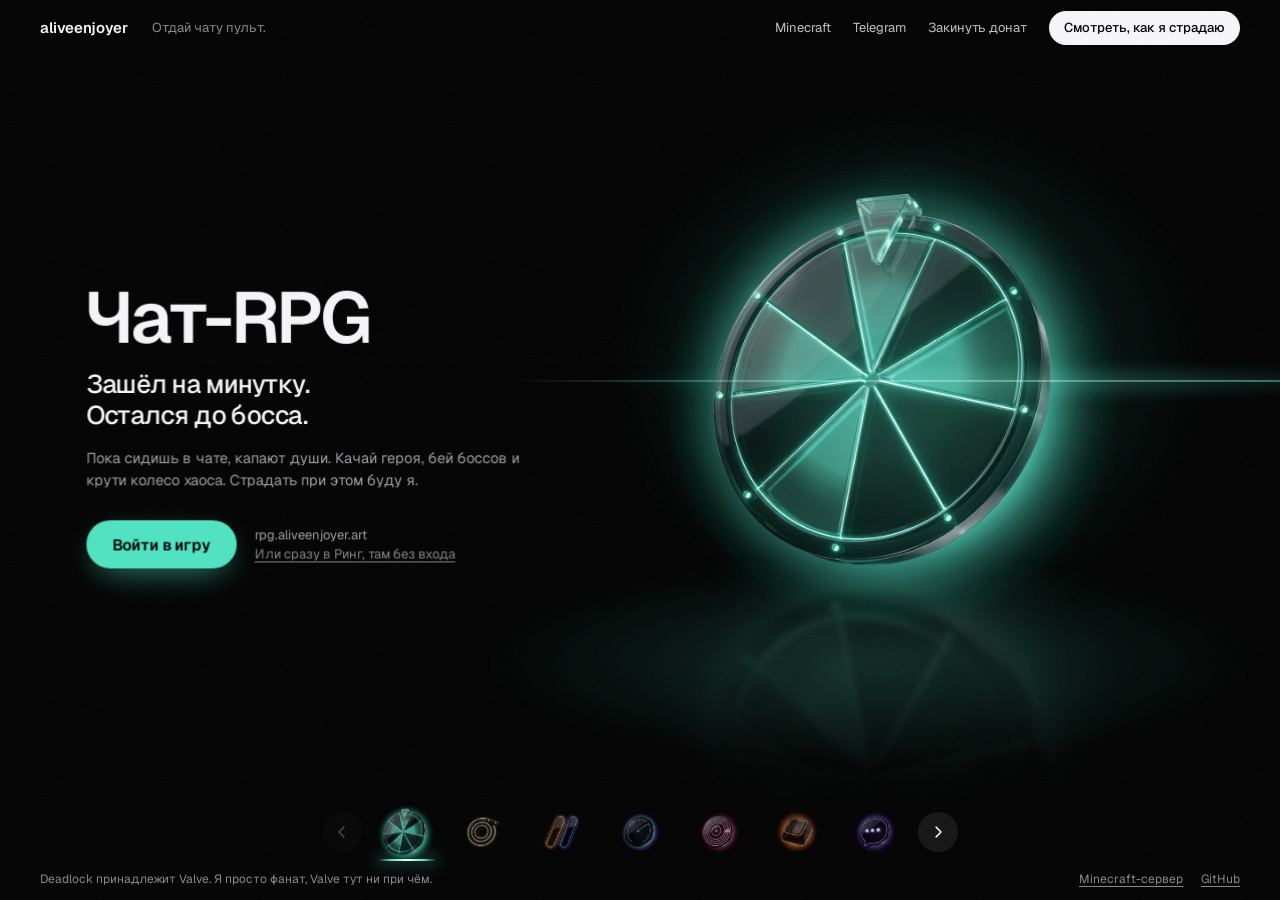
==== index.html @ d51629df "Главная: шоурил проектов вместо ленты плиток Один экран, семь сцен: Чат-RPG, Хлыстопад, Лобби, Deadl" ====
<!doctype html>
<html lang="ru">
<head>
<meta charset="utf-8">
<meta name="viewport" content="width=device-width, initial-scale=1, viewport-fit=cover">
<title>aliveenjoyer: игры и программы для стрима</title>
<meta name="description" content="Игры и программы для стрима от aliveenjoyer: чат-RPG с колесом хаоса, кликер, кастомки Deadlock со стримерами, заказ музыки за баллы и кнопки, которые жмут зрители.">
<meta name="theme-color" content="#000000">
<meta property="og:title" content="aliveenjoyer: игры и программы для стрима">
<meta property="og:description" content="Отдай чату пульт: чат-RPG, кликер, кастомки со стримерами, заказ музыки и кнопки, которые жмут зрители.">
<meta property="og:type" content="website">
<meta property="og:url" content="https://aliveenjoyer.art/">
<meta property="og:image" content="https://aliveenjoyer.art/assets/og-reel.jpg">
<meta name="twitter:card" content="summary_large_image">
<link rel="icon" type="image/png" href="assets/icon-64.png">
<link rel="apple-touch-icon" href="assets/icon-180.png">
<script>
// the Minecraft server site used to live here; keep its old anchors working
if (/^#(season1|season2|about|join|install|rules|apply|world|wl-form)$/.test(location.hash)) location.replace('minecraft/' + location.search + location.hash);
</script>
<link rel="preconnect" href="https://fonts.googleapis.com">
<link rel="preconnect" href="https://fonts.gstatic.com" crossorigin>
<link href="https://fonts.googleapis.com/css2?family=Geist:wght@300..700&display=swap" rel="stylesheet">
<link rel="preload" as="image" href="assets/neon/wheel.webp">
<style>
:root {
  --bg: #000;
  --text: #f5f5f7;
  --gray: #86868b;
  --gray-2: #a1a1a6;
  --gutter: clamp(16px, 4vw, 40px);
  --accent: #4fe3c1;
  --accent-2: #4fe3c1;
}
* { box-sizing: border-box; }
html { height: 100%; background: var(--bg); -webkit-text-size-adjust: 100%; }
body {
  margin: 0;
  height: 100vh; height: 100dvh;
  display: grid; grid-template-rows: auto minmax(0, 1fr) auto auto;
  background: var(--bg); color: var(--text);
  font-family: "Geist", system-ui, -apple-system, "Segoe UI", sans-serif;
  font-size: 16px; line-height: 1.5;
  -webkit-font-smoothing: antialiased;
  overflow: hidden; overflow: clip;
}
img, svg { display: block; }
a { color: inherit; text-decoration: none; }
button { font: inherit; color: inherit; }
:focus-visible { outline: 2px solid var(--text); outline-offset: 3px; border-radius: 10px; }

/* верхняя строка */
.nav { position: relative; z-index: 6; display: flex; align-items: center; gap: clamp(12px, 2vw, 24px); height: 56px; padding: 0 var(--gutter); font-size: 13px; }
.brand { font-weight: 600; font-size: 15px; letter-spacing: -.01em; }
.tagline { margin: 0; font-size: 13px; font-weight: 400; color: var(--gray); white-space: nowrap; }
.nav-links { margin-left: auto; display: flex; align-items: center; gap: 22px; }
.nav-links a { color: rgba(245, 245, 247, .78); transition: color .2s; }
.nav-links a:hover { color: var(--text); }
.nav-links a.pill { color: #000; background: var(--text); padding: 7px 15px; border-radius: 999px; font-weight: 500; }
.pill .short { display: none; }

/* сцена */
.stage {
  position: relative; z-index: 1; min-height: 0;
  overflow: hidden; overflow: clip;
  touch-action: pinch-zoom; cursor: grab;
  -webkit-user-select: none; user-select: none;
  animation: open 1.25s cubic-bezier(.2, .7, .1, 1) both;
}
.stage.dragging { cursor: grabbing; }
@keyframes open {
  from { clip-path: inset(46% 0 46% 0); filter: brightness(2.4) blur(10px); }
  55% { filter: brightness(1) blur(0); }
  to { clip-path: inset(0 0 0 0); }
}
.still, .still * { animation: none !important; }
.slide { position: absolute; inset: 0; display: grid; place-items: center; pointer-events: none; will-change: transform, opacity; }
.frame {
  position: relative; pointer-events: auto;
  display: grid; grid-template-rows: minmax(0, 1fr); align-items: center;
  background: #050506;
  will-change: filter;
}
.glow {
  position: absolute; inset: 0; pointer-events: none;
  background:
    radial-gradient(48% 72% at 76% 48%, color-mix(in srgb, var(--c2) 30%, transparent), transparent 72%),
    radial-gradient(40% 60% at 56% 74%, color-mix(in srgb, var(--c) 15%, transparent), transparent 70%),
    linear-gradient(118deg, rgba(255, 255, 255, .04), transparent 36%);
}

/* текст кадра */
.copy { position: relative; z-index: 2; min-width: 0; }
.copy h2 { margin: 0; font-weight: 600; font-size: clamp(32px, 4.3vw, 62px); line-height: 1; letter-spacing: -.045em; }
.copy h2, .line { text-wrap: balance; }
.line { margin: 16px 0 0; max-width: 24ch; font-size: clamp(18px, 1.75vw, 25px); font-weight: 500; line-height: 1.2; letter-spacing: -.022em; }
.desc { margin: 16px 0 0; max-width: 44ch; color: var(--gray-2); font-size: clamp(14.5px, 1.12vw, 16px); line-height: 1.5; text-wrap: pretty; }
.act { margin-top: clamp(20px, 2.4vw, 30px); display: flex; flex-wrap: wrap; align-items: center; gap: 12px 18px; }
.btn {
  display: inline-flex; align-items: center; justify-content: center;
  min-height: 48px; padding: 0 26px; border-radius: 999px;
  background: linear-gradient(100deg, var(--c), var(--c2)); color: #000;
  font-weight: 600; font-size: 15.5px; letter-spacing: -.01em; white-space: nowrap;
  box-shadow: 0 10px 34px -10px color-mix(in srgb, var(--c) 70%, transparent);
  transition: filter .2s, transform .15s;
}
.btn:hover { filter: brightness(1.1); }
.btn:active { transform: scale(.98); }
.meta { margin: 0; display: grid; gap: 1px; font-size: 13px; line-height: 1.4; color: var(--gray); }
.meta .addr { color: var(--gray-2); }
.meta a { text-decoration: underline; text-underline-offset: 3px; }
.meta a:hover { color: var(--text); }

/* объект кадра */
/* без z-index и transform: иначе у объекта свой слой, и чёрный фон рендера перестаёт растворяться (screen) */
.obj { position: relative; justify-self: center; height: 84%; max-width: 100%; aspect-ratio: 1; }
.obj > img { position: relative; width: 100%; height: 100%; object-fit: contain; mix-blend-mode: screen; pointer-events: none; -webkit-user-drag: none; }
.obj > .refl { display: none; }
.streak {
  position: absolute; left: -34%; right: -34%; top: 50%; height: 2px; margin-top: -1px; pointer-events: none;
  background: linear-gradient(90deg, transparent, color-mix(in srgb, var(--c) 75%, #fff) 30%, #fff 52%, color-mix(in srgb, var(--c2) 75%, #fff) 74%, transparent);
  opacity: .5; transform-origin: 55% 50%;
}
.streak::after {
  content: ""; position: absolute; inset: -16px 8%;
  background: radial-gradient(closest-side, color-mix(in srgb, var(--c2) 60%, transparent), transparent);
  filter: blur(7px);
}
.slide.is-active .streak { animation: flare 1s cubic-bezier(.2, .7, .1, 1) both; }
@keyframes flare { from { opacity: 1; transform: scaleX(.12); } to { opacity: .5; transform: none; } }
.frame {
  position: absolute; inset: 0; background: #000;
  grid-template-columns: minmax(0, .9fr) minmax(0, 1.1fr);
  padding: 0 max(var(--gutter), 7vw);
}
.slide:not(.is-active) .frame { pointer-events: none; }
.glow {
  background:
    radial-gradient(34% 52% at 71% 42%, color-mix(in srgb, var(--c2) 19%, transparent), transparent 72%),
    radial-gradient(44% 20% at 68% 82%, color-mix(in srgb, var(--c) 17%, transparent), transparent 72%);
}
.copy h2 { font-size: clamp(36px, 5.6vw, 84px); }
.line { font-size: clamp(19px, 2vw, 29px); }
.obj { height: min(72%, 48vw); top: -6%; }
.obj > .refl {
  display: block; position: absolute; left: 0; top: 74%;
  transform: scaleY(-1); opacity: .2; filter: blur(3px);
  -webkit-mask-image: linear-gradient(to top, #000 14%, transparent 58%);
          mask-image: linear-gradient(to top, #000 14%, transparent 58%);
}
.streak { left: -22%; right: -70%; }
.slide.is-active .copy > * { animation: rise .7s cubic-bezier(.2, .7, .1, 1) both; }
.slide.is-active .copy > :nth-child(2) { animation-delay: .06s; }
.slide.is-active .copy > :nth-child(3) { animation-delay: .12s; }
.slide.is-active .copy > :nth-child(4) { animation-delay: .18s; }
@keyframes rise { from { opacity: 0; transform: translateY(16px); filter: blur(6px); } }
.flash {
  display: none; position: absolute; left: 0; right: 0; top: 41%; height: 3px; z-index: 5; opacity: 0; pointer-events: none;
  background: linear-gradient(90deg, transparent, var(--accent) 18%, #fff 50%, var(--accent-2) 82%, transparent);
}
.flash::after { content: ""; position: absolute; inset: -60px 12%; background: radial-gradient(closest-side, rgba(255, 255, 255, .3), transparent); filter: blur(22px); }
.flash { display: block; }

/* нижняя строка: лента проектов */
.bar { position: relative; z-index: 6; display: flex; align-items: center; justify-content: center; gap: 14px; height: 76px; padding: 0 var(--gutter); }
.arrow { flex: none; width: 40px; height: 40px; padding: 0; border: 0; border-radius: 50%; background: rgba(255, 255, 255, .08); display: grid; place-items: center; cursor: pointer; transition: background .2s, opacity .2s; }
.arrow:hover { background: rgba(255, 255, 255, .16); }
.arrow:disabled { opacity: .28; cursor: default; }
.arrow svg { width: 18px; height: 18px; }
.tabs { position: relative; display: flex; align-items: center; gap: clamp(10px, 2.2vw, 30px); }
.tab { position: relative; padding: 12px 2px; border: 0; background: none; font-size: 14px; color: var(--gray); white-space: nowrap; cursor: pointer; transition: color .25s; }
.tab:hover { color: var(--gray-2); }
.tab[aria-selected="true"] { color: var(--text); }
.tab .thumb { display: none; }
.playhead {
  position: absolute; left: 0; bottom: 4px; height: 2px; width: 40px; border-radius: 2px; pointer-events: none;
  background: linear-gradient(90deg, transparent, var(--accent) 22%, #fff 50%, var(--accent-2) 78%, transparent);
  box-shadow: 0 0 16px 1px color-mix(in srgb, var(--accent) 70%, transparent);
  transition: background .4s, box-shadow .4s;
}
.count { display: none; margin: 0; font-size: 13px; color: var(--gray); white-space: nowrap; }
.count b { font-weight: 500; color: var(--text); }
.hint { position: absolute; right: var(--gutter); top: 50%; transform: translateY(-50%); margin: 0; white-space: nowrap; font-size: 12.5px; color: var(--gray); transition: opacity .5s; }
.used .hint { opacity: 0; }

.tabs { gap: clamp(8px, 1.6vw, 22px); }
.tab { padding: 6px; }
.tab .thumb { display: block; width: 46px; height: 46px; object-fit: contain; mix-blend-mode: screen; filter: brightness(.78) saturate(.7); transition: transform .4s cubic-bezier(.3, 1.4, .5, 1), filter .3s; }
.tab:hover .thumb { filter: brightness(1); }
.tab[aria-selected="true"] .thumb { transform: scale(1.45); filter: none; }
.tab .name { position: absolute; width: 1px; height: 1px; overflow: hidden; clip-path: inset(50%); }
.playhead { bottom: 0; }

/* подвал в одну строку */
.fine { position: relative; z-index: 6; display: flex; flex-wrap: wrap; align-items: center; justify-content: space-between; gap: 4px 22px; padding: 0 var(--gutter) 12px; font-size: 12px; color: var(--gray); }
.fine p { margin: 0; }
.fine nav { display: flex; gap: 18px; }
.fine nav a { text-decoration: underline; text-underline-offset: 3px; }
.fine nav a:hover { color: var(--text); }
.fine nav a.m { display: none; }

.grain {
  position: fixed; inset: 0; z-index: 9; pointer-events: none; opacity: .05;
  background-image: url("data:image/svg+xml;utf8,<svg xmlns='http://www.w3.org/2000/svg' width='220' height='220'><filter id='n'><feTurbulence type='fractalNoise' baseFrequency='.9' numOctaves='2' stitchTiles='stitch'/><feColorMatrix values='0 0 0 0 1  0 0 0 0 1  0 0 0 0 1  0 0 0 .9 0'/></filter><rect width='100%25' height='100%25' filter='url(%23n)'/></svg>");
}

@media (max-width: 1380px) { .hint { display: none; } }
@media (max-width: 900px) { .nav-links a.minor { display: none; } .fine nav a.m { display: inline; } }

/* телефон */
@media (max-width: 760px) {
  .nav { height: 50px; }
  .nav-links a:not(.pill) { display: none; }
  .pill .long { display: none; }
  .pill .short { display: inline; }
  .frame { grid-template-columns: minmax(0, 1fr) !important; grid-template-rows: minmax(0, 1fr) auto; }
  .obj { grid-row: 1; height: 90%; }
  .copy { grid-row: 2; }
  .copy h2 { font-size: clamp(30px, 9vw, 40px) !important; }
  .line { margin-top: 10px; font-size: 19px !important; max-width: none; }
  .desc { margin-top: 10px; font-size: 14.5px; }
  .act { margin-top: 18px; gap: 10px; }
  .btn { width: 100%; }
  .meta { width: 100%; text-align: center; }
  .frame { padding: 0 var(--gutter) 10px; }
  .obj { height: 86%; top: 0; }
  .obj > .refl { display: none; }
  .bar { height: 54px; gap: 12px; }
  .arrow { width: 36px; height: 36px; }
  .tabs, .tabs { gap: 6px; }
  .tab, .tab { width: 20px; height: 3px; padding: 0; border-radius: 2px; background: rgba(255, 255, 255, .2); transition: width .3s, background .3s; }
  .tab::before { content: ""; position: absolute; inset: -16px -3px; }
  .tab[aria-selected="true"] { width: 34px; background: var(--accent); }
  .tab .name { position: absolute; width: 1px; height: 1px; overflow: hidden; clip-path: inset(50%); }
  .tab .thumb, .tab .thumb { display: none; }
  .playhead { display: none; }
  .count { display: block; }
  .fine { justify-content: center; text-align: center; font-size: 11px; padding-bottom: 10px; }
  .fine nav { flex-wrap: wrap; justify-content: center; gap: 4px 16px; }
}
@media (max-height: 560px) {
  body { height: auto; min-height: 100vh; overflow: auto; }
  .stage { min-height: 460px; touch-action: pan-y pinch-zoom; }
}
@media (prefers-reduced-motion: reduce) {
  .stage, .slide.is-active .streak, .slide.is-active .copy > * { animation: none; }
  .tab .thumb, .playhead { transition: none !important; }
}
</style>
<script src="https://aliveenjoyer.art/stat.js" data-page="hub" defer></script>
</head>
<body>

<header class="nav">
  <a class="brand" href="./">aliveenjoyer</a>
  <h1 class="tagline">Отдай чату пульт.</h1>
  <nav class="nav-links" aria-label="Ссылки">
    <a class="minor" href="minecraft/">Minecraft</a>
    <a class="minor" href="https://t.me/aliveenjoyer">Telegram</a>
    <a class="minor" href="https://www.donationalerts.com/r/aliveenjoyer">Закинуть донат</a>
    <a class="pill" href="https://twitch.tv/aliveenjoyer" aria-label="Twitch: смотреть стрим"><span class="long">Смотреть, как я страдаю</span><span class="short">Twitch</span></a>
  </nav>
</header>

<main class="stage" id="reel" aria-roledescription="карусель" aria-label="Проекты">
  <article class="slide" id="s-rpg" data-id="rpg" data-name="Чат-RPG" style="--c:#4fe3c1;--c2:#4fe3c1" role="group" aria-roledescription="слайд" aria-label="Чат-RPG, 1 из 7">
    <div class="frame">
      <div class="glow" aria-hidden="true"></div>
      <div class="copy">
        <h2>Чат-RPG</h2>
        <p class="line">Зашёл на минутку. Остался до босса.</p>
        <p class="desc">Пока сидишь в чате, капают души. Качай героя, бей боссов и крути колесо хаоса. Страдать при этом буду я.</p>
        <div class="act">
          <a class="btn" href="https://rpg.aliveenjoyer.art/game">Войти в игру</a>
          <p class="meta"><span class="addr">rpg.aliveenjoyer.art</span><a href="https://rpg.aliveenjoyer.art/ring">Или сразу в Ринг, там без входа</a></p>
        </div>
      </div>
      <div class="obj" aria-hidden="true">
        <div class="streak"></div>
        <img src="assets/neon/wheel.webp" width="1200" height="1200" alt="" draggable="false">
        <img class="refl" src="assets/neon/wheel.webp" width="1200" height="1200" alt="" draggable="false">
      </div>
    </div>
  </article>

  <article class="slide" id="s-clicker" data-id="clicker" data-name="Хлыстопад" style="--c:#f5cf6a;--c2:#f5cf6a" role="group" aria-roledescription="слайд" aria-label="Хлыстопад, 2 из 7">
    <div class="frame">
      <div class="glow" aria-hidden="true"></div>
      <div class="copy">
        <h2>Хлыстопад</h2>
        <p class="line">Труперы сами себя не отхлещут.</p>
        <p class="desc">Кликер по Deadlock: хлыст Лэша, наёмные герои и жирные боссы. Всё, что накликал, меняешь на души для Чат-RPG.</p>
        <div class="act">
          <a class="btn" href="https://clicker.aliveenjoyer.art/">Играть</a>
          <p class="meta"><span class="addr">clicker.aliveenjoyer.art</span><span>Прямо в браузере, без установки</span></p>
        </div>
      </div>
      <div class="obj" aria-hidden="true">
        <div class="streak"></div>
        <img src="assets/neon/whip.webp" width="1200" height="1200" alt="" draggable="false">
        <img class="refl" src="assets/neon/whip.webp" width="1200" height="1200" alt="" draggable="false">
      </div>
    </div>
  </article>

  <article class="slide" id="s-lobby" data-id="lobby" data-name="Лобби" style="--c:#f0a02c;--c2:#6a93e8" role="group" aria-roledescription="слайд" aria-label="Лобби, 3 из 7">
    <div class="frame">
      <div class="glow" aria-hidden="true"></div>
      <div class="copy">
        <h2>Лобби</h2>
        <p class="line">Сыграй с любимым стримером.</p>
        <p class="desc">Кастомные игры Deadlock со зрителями от Twitch-стримеров. Записывайся, попадай в команду и играй в необычных режимах на глазах у всего чата.</p>
        <div class="act">
          <a class="btn" href="https://lobby.aliveenjoyer.art/">Записаться на кастомку</a>
          <p class="meta"><span class="addr">lobby.aliveenjoyer.art</span><span>Бесплатно, нужен только Twitch</span></p>
        </div>
      </div>
      <div class="obj" aria-hidden="true">
        <div class="streak"></div>
        <img src="assets/neon/lobby.webp" width="1200" height="1200" alt="" draggable="false">
        <img class="refl" src="assets/neon/lobby.webp" width="1200" height="1200" alt="" draggable="false">
      </div>
    </div>
  </article>

  <article class="slide" id="s-optimizer" data-id="optimizer" data-name="Optimizer" style="--c:#3f8cff;--c2:#3f8cff" role="group" aria-roledescription="слайд" aria-label="Deadlock Optimizer, 4 из 7">
    <div class="frame">
      <div class="glow" aria-hidden="true"></div>
      <div class="copy">
        <h2>Deadlock Optimizer</h2>
        <p class="line">У твоего FPS есть причина. Один матч, чтобы её назвать.</p>
        <p class="desc">Играешь матч как обычно. Программа находит, что съедает твои кадры, и подсказывает, как их вернуть.</p>
        <div class="act">
          <a class="btn" href="https://aliveenjoyer.art/deadlock-optimizer/">Проверить свой FPS</a>
          <p class="meta"><span class="addr">aliveenjoyer.art/deadlock-optimizer</span><span>Бесплатно, для Windows</span></p>
        </div>
      </div>
      <div class="obj" aria-hidden="true">
        <div class="streak"></div>
        <img src="assets/neon/gauge.webp" width="1200" height="1200" alt="" draggable="false">
        <img class="refl" src="assets/neon/gauge.webp" width="1200" height="1200" alt="" draggable="false">
      </div>
    </div>
  </article>

  <article class="slide" id="s-music" data-id="music" data-name="Encore" style="--c:#ff7eb6;--c2:#ff7eb6" role="group" aria-roledescription="слайд" aria-label="Encore, 5 из 7">
    <div class="frame">
      <div class="glow" aria-hidden="true"></div>
      <div class="copy">
        <h2>Encore</h2>
        <p class="line">Музыка сама знает, когда помолчать.</p>
        <p class="desc">Зрители ставят треки за баллы канала, а твоя музыка вежливо ждёт своей очереди. Чат доволен, ты ничего не трогаешь.</p>
        <div class="act">
          <a class="btn" href="https://encore.aliveenjoyer.art/">Поставить Encore</a>
          <p class="meta"><span class="addr">encore.aliveenjoyer.art</span><span>Бесплатно, версия <span data-release="aliveenjoyer/encore">1.6.1</span></span></p>
        </div>
      </div>
      <div class="obj" aria-hidden="true">
        <div class="streak"></div>
        <img src="assets/neon/vinyl.webp" width="1200" height="1200" alt="" draggable="false">
        <img class="refl" src="assets/neon/vinyl.webp" width="1200" height="1200" alt="" draggable="false">
      </div>
    </div>
  </article>

  <article class="slide" id="s-chatlock" data-id="chatlock" data-name="Chatlock" style="--c:#ff9a2e;--c2:#ff9a2e" role="group" aria-roledescription="слайд" aria-label="Chatlock, 6 из 7">
    <div class="frame">
      <div class="glow" aria-hidden="true"></div>
      <div class="copy">
        <h2>Chatlock</h2>
        <p class="line">Зрители жмут твои кнопки. Ты делаешь вид, что так и задумано.</p>
        <p class="desc">Прыжок в тимфайт, ульта в стену, перепутанный WASD. Всё это зрители покупают за баллы и донаты. Контент делает себя сам.</p>
        <div class="act">
          <a class="btn" href="https://aliveenjoyer.art/chatlock/">Поставить Chatlock</a>
          <p class="meta"><span class="addr">aliveenjoyer.art/chatlock</span><span>Бесплатно, версия <span data-release="aliveenjoyer/chatlock">1.5.1</span></span></p>
        </div>
      </div>
      <div class="obj" aria-hidden="true">
        <div class="streak"></div>
        <img src="assets/neon/keycap.webp" width="1200" height="1200" alt="" draggable="false">
        <img class="refl" src="assets/neon/keycap.webp" width="1200" height="1200" alt="" draggable="false">
      </div>
    </div>
  </article>

  <article class="slide" id="s-chat" data-id="chat" data-name="Chat Overlay" style="--c:#a78bfa;--c2:#a78bfa" role="group" aria-roledescription="слайд" aria-label="Twitch Chat Overlay, 7 из 7">
    <div class="frame">
      <div class="glow" aria-hidden="true"></div>
      <div class="copy">
        <h2>Chat Overlay</h2>
        <p class="line">Читай чат, не выходя из боя.</p>
        <p class="desc">Чат Twitch висит прямо поверх игры и не мешает целиться. Смайлы на месте, второй монитор можно не покупать.</p>
        <div class="act">
          <a class="btn" href="https://overlay.aliveenjoyer.art/">Поставить оверлей</a>
          <p class="meta"><span class="addr">overlay.aliveenjoyer.art</span><span>Бесплатно, версия <span data-release="mikolakiyv/twitch-chat-overlay">1.20.0</span></span></p>
        </div>
      </div>
      <div class="obj" aria-hidden="true">
        <div class="streak"></div>
        <img src="assets/neon/chat.webp" width="1200" height="1200" alt="" draggable="false">
        <img class="refl" src="assets/neon/chat.webp" width="1200" height="1200" alt="" draggable="false">
      </div>
    </div>
  </article>

  <div class="flash" aria-hidden="true"></div>
</main>

<div class="bar">
  <button class="arrow prev" type="button" aria-label="Предыдущий проект"><svg viewBox="0 0 24 24" fill="none" stroke="currentColor" stroke-width="2" stroke-linecap="round" stroke-linejoin="round" aria-hidden="true"><path d="M14.5 5.5 8 12l6.5 6.5"/></svg></button>
  <div class="tabs" role="tablist" aria-label="Все проекты"><i class="playhead" aria-hidden="true"></i></div>
  <p class="count"><b>1</b> из 7</p>
  <button class="arrow next" type="button" aria-label="Следующий проект"><svg viewBox="0 0 24 24" fill="none" stroke="currentColor" stroke-width="2" stroke-linecap="round" stroke-linejoin="round" aria-hidden="true"><path d="M9.5 5.5 16 12l-6.5 6.5"/></svg></button>
  <p class="hint" aria-hidden="true">Листай в любую сторону: колесом, стрелками или тяни</p>
</div>

<footer class="fine">
  <p>Deadlock принадлежит Valve. Я просто фанат, Valve тут ни при чём.</p>
  <nav aria-label="Ещё"><a class="m" href="https://t.me/aliveenjoyer">Telegram</a><a class="m" href="https://www.donationalerts.com/r/aliveenjoyer">Донат</a><a href="minecraft/">Minecraft-сервер</a><a href="https://github.com/aliveenjoyer">GitHub</a></nav>
</footer>

<div class="grain" aria-hidden="true"></div>

<script>
(() => {
  const root = document.documentElement;
  const reduce = matchMedia('(prefers-reduced-motion: reduce)').matches;
  const stage = document.getElementById('reel');
  const slides = [...stage.querySelectorAll('.slide')];
  const n = slides.length;
  const tabsEl = document.querySelector('.tabs');
  const playhead = tabsEl.querySelector('.playhead');
  const countEl = document.querySelector('.count b');
  const prevBtn = document.querySelector('.arrow.prev'), nextBtn = document.querySelector('.arrow.next');
  const flash = stage.querySelector('.flash');
  const clamp = (v, a, b) => Math.max(a, Math.min(b, v));
  const smooth = t => t * t * (3 - 2 * t);

  /* лента внизу: миниатюры объектов */
  const tabs = slides.map((s, i) => {
    const b = document.createElement('button');
    b.type = 'button'; b.className = 'tab'; b.id = 'tab-' + s.dataset.id; b.title = s.dataset.name;
    b.setAttribute('role', 'tab'); b.setAttribute('aria-controls', s.id);
    const th = s.querySelector('.obj > img').cloneNode(true);
    th.setAttribute('class', 'thumb'); th.removeAttribute('width'); th.removeAttribute('height');
    const nm = document.createElement('span'); nm.className = 'name'; nm.textContent = s.dataset.name;
    b.append(th, nm);
    b.addEventListener('click', () => { used(); axis = 'x'; go(i); });
    tabsEl.insertBefore(b, playhead);
    return b;
  });

  let pos = 0, target = 0, vel = 0, active = -1, raf = 0, last = 0, dragging = false, settle = 0;
  /* прыжок через несколько проектов (клик по миниатюре): текущая сцена сразу растворяется в выбранную,
     промежуточные не показываются. Пока идёт прыжок, pos едет от from до from + sgn. */
  let jump = null;
  function endJump() { if (jump) { pos = Math.abs(pos - jump.from) < .5 ? jump.from : jump.to; jump = null; vel = 0; } }
  let step = 1, stepY = 1, axis = 'x', geo = [];

  function measure() {
    step = Math.min(stage.clientWidth * .55, 460);
    stepY = Math.min(stage.clientHeight * .5, 360);
    const base = tabsEl.getBoundingClientRect().left;
    geo = tabs.map(t => { const r = t.getBoundingClientRect(); return [r.left - base, r.width]; });
  }

  function setActive(i) {
    active = i;
    slides.forEach((s, j) => s.classList.toggle('is-active', j === i));
    tabs.forEach((t, j) => { t.setAttribute('aria-selected', j === i); t.tabIndex = j === i ? 0 : -1; });
    countEl.textContent = i + 1;
    root.style.setProperty('--accent', slides[i].style.getPropertyValue('--c'));
    root.style.setProperty('--accent-2', slides[i].style.getPropertyValue('--c2'));
  }

  function render() {
    const jf = jump ? clamp(Math.abs(pos - jump.from), 0, 1) : 0;
    for (let i = 0; i < n; i++) {
      const s = slides[i];
      let p = i - pos;
      if (jump) {
        if (i === jump.from) p = jump.from - pos;
        else if (i === jump.to) p = jump.from + jump.sgn - pos;
        else { s.style.visibility = 'hidden'; continue; }
      }
      const a = Math.abs(p);
      if (a > 2.3) { s.style.visibility = 'hidden'; continue; }
      s.style.visibility = 'visible';
      const k = Math.min(a, 1), q = clamp(p, -1, 1);
      s.style.zIndex = a < .5 ? 3 : 2;
      s.style.opacity = (1 - smooth(k)).toFixed(3);
      /* кадр чуть подаётся туда, куда листают: вбок или по вертикали */
      s.style.transform = (axis === 'y' ? `translate3d(0,${(q * 5).toFixed(2)}vh,0)` : `translate3d(${(q * 5).toFixed(2)}vw,0,0)`) + ` scale(${(1 - q * .08).toFixed(4)})`;
      s.style.filter = k < .004 ? 'none' : `blur(${(k * 14).toFixed(2)}px)`;
    }
    const idx = jump ? (jf < .5 ? jump.from : jump.to) : clamp(Math.round(pos), 0, n - 1);
    if (idx !== active) setActive(idx);
    prevBtn.disabled = target <= 0; nextBtn.disabled = target >= n - 1;
    if (geo.length) {
      const cp = clamp(pos, 0, n - 1);
      const i0 = jump ? jump.from : Math.min(n - 2, Math.floor(cp)), i1 = jump ? jump.to : i0 + 1, f = jump ? jf : cp - i0;
      const x = geo[i0][0] + (geo[i1][0] - geo[i0][0]) * f;
      const w = geo[i0][1] + (geo[i1][1] - geo[i0][1]) * f;
      const stretch = Math.sin(Math.PI * f) * 26;
      playhead.style.width = (w + stretch).toFixed(1) + 'px';
      playhead.style.transform = `translate3d(${(x - stretch / 2).toFixed(1)}px,0,0)`;
    }
    if (flash) {
      const f = jump ? jf : clamp(pos, 0, n - 1) % 1;
      flash.style.opacity = (Math.sin(Math.PI * f) ** 2 * .9).toFixed(3);
    }
  }

  function kick() { if (!raf) { last = performance.now(); raf = requestAnimationFrame(tick); } }
  function tick(t) {
    raf = 0;
    const dt = Math.min(.04, Math.max(.001, (t - last) / 1000)); last = t;
    if (!dragging) {
      const goal = jump ? jump.from + jump.sgn : target;
      vel += ((goal - pos) * 84 - vel * 18.4) * dt;
      pos += vel * dt;
      if (Math.abs(goal - pos) < .0006 && Math.abs(vel) < .01) { pos = target; jump = null; vel = 0; render(); return; }
    }
    render();
    raf = requestAnimationFrame(tick);
  }

  const alias = { encore: 'music', overlay: 'chat', dlo: 'optimizer', ring: 'rpg' };
  function fromHash() {
    let h = '';
    try { h = decodeURIComponent(location.hash.slice(1)); } catch (e) {}
    return slides.findIndex(s => s.dataset.id === (alias[h] || h));
  }
  function go(i, instant) {
    endJump();
    target = clamp(i, 0, n - 1);
    try { history.replaceState(null, '', target ? '#' + slides[target].dataset.id : location.pathname + location.search); } catch (e) {}
    clearTimeout(settle);
    if (instant || reduce || document.hidden) { pos = target; vel = 0; render(); return; }
    const cur = clamp(Math.round(pos), 0, n - 1);
    if (!dragging && Math.abs(target - cur) > 1) jump = { from: cur, to: target, sgn: Math.sign(target - cur) };
    kick();
    /* если кадры анимации не идут (вкладка в фоне), всё равно доехать */
    settle = setTimeout(() => { if (!dragging && pos !== target && Math.abs(vel) < .02) { pos = target; jump = null; render(); } }, 1600);
  }
  let interacted = false;
  function used() { if (!interacted) { interacted = true; root.classList.add('used'); } }

  /* тянуть можно в любую сторону: влево или вверх — следующий проект, вправо или вниз — предыдущий */
  let pd = null, justDragged = false, downTarget = 0;
  const pageScrolls = () => root.scrollHeight > innerHeight + 4;
  const stepOf = ax => (ax === 'y' ? stepY : step);
  stage.addEventListener('pointerdown', e => {
    if (e.pointerType === 'mouse' && e.button !== 0) return;
    downTarget = target;
    pd = { id: e.pointerId, x: e.clientX, y: e.clientY, pos, moved: false, ax: 'x', o: 0, l: 0, lt: e.timeStamp, v: 0 };
  });
  stage.addEventListener('pointermove', e => {
    if (!pd || e.pointerId !== pd.id) return;
    if (!pd.moved) {
      const dx = Math.abs(e.clientX - pd.x), dy = Math.abs(e.clientY - pd.y);
      if (Math.max(dx, dy) < 7) return;
      if (dy > dx && pageScrolls()) { pd = null; return; }
      pd.ax = axis = dy > dx ? 'y' : 'x';
      endJump();
      pd.moved = true; dragging = true; vel = 0; pd.pos = pos;
      pd.o = pd.l = axis === 'y' ? e.clientY : e.clientX; pd.lt = e.timeStamp;
      stage.classList.add('dragging');
      try { stage.setPointerCapture(e.pointerId); } catch (err) {}
      used();
      return;
    }
    const c = pd.ax === 'y' ? e.clientY : e.clientX, dtm = e.timeStamp - pd.lt;
    if (dtm > 0) { pd.v = .65 * pd.v + .35 * ((c - pd.l) / dtm); pd.l = c; pd.lt = e.timeStamp; }
    let p = pd.pos - (c - pd.o) / stepOf(pd.ax);
    if (p < 0) p *= .28; else if (p > n - 1) p = n - 1 + (p - (n - 1)) * .28;
    pos = p; kick();
  });
  function endDrag(e) {
    if (!pd || e.pointerId !== pd.id) return;
    const was = pd; pd = null;
    if (!was.moved) return;
    dragging = false; stage.classList.remove('dragging');
    justDragged = true; setTimeout(() => { justDragged = false; }, 60);
    const st = stepOf(was.ax), v = e.timeStamp - was.lt > 90 ? 0 : was.v;
    const from = Math.round(was.pos), d = (was.ax === 'y' ? e.clientY : e.clientX) - was.o, far = 1;
    let t = Math.round(pos - (v * 170) / st);
    if (t === from && Math.abs(d) > 34 && Math.abs(v) > .22) t = from - Math.sign(d);
    /* медленно дотянул почти на треть — тоже считается */
    if (t === from && Math.abs(pos - from) > .28) t = from + Math.sign(pos - from);
    vel = clamp(-(v * 1000) / st, -7, 7);
    go(clamp(t, from - far, from + far));
  }
  stage.addEventListener('pointerup', endDrag);
  stage.addEventListener('pointercancel', endDrag);
  stage.addEventListener('dragstart', e => e.preventDefault());
  stage.addEventListener('click', e => {
    if (justDragged) { e.preventDefault(); e.stopPropagation(); return; }
    const s = e.target.closest && e.target.closest('.slide');
    if (!s) return;
    const i = slides.indexOf(s);
    if (i !== downTarget) { e.preventDefault(); used(); go(i); }
  }, true);

  /* колесо мыши и тачпад */
  let wAcc = 0, wLock = 0, wLast = 0;
  addEventListener('wheel', e => {
    if (e.ctrlKey) return;
    const horiz = Math.abs(e.deltaX) > Math.abs(e.deltaY);
    if (!horiz && root.scrollHeight > innerHeight + 4) return;
    e.preventDefault();
    const d = (horiz ? e.deltaX : e.deltaY) * (e.deltaMode === 1 ? 30 : 1);
    const now = performance.now();
    if (now - wLast > 170) wAcc = 0;
    wLast = now;
    if (now < wLock || Math.abs(d) < 3) return;
    wAcc += d;
    if (Math.abs(wAcc) >= 36) { used(); axis = horiz ? 'x' : 'y'; go(target + Math.sign(wAcc)); wAcc = 0; wLock = now + 430; }
  }, { passive: false });

  /* клавиатура */
  addEventListener('keydown', e => {
    if (e.altKey || e.ctrlKey || e.metaKey) return;
    let t = null;
    const vert = e.key === 'ArrowDown' || e.key === 'ArrowUp' || e.key === 'PageDown' || e.key === 'PageUp';
    if (e.key === 'ArrowRight' || e.key === 'ArrowDown' || e.key === 'PageDown') t = target + 1;
    else if (e.key === 'ArrowLeft' || e.key === 'ArrowUp' || e.key === 'PageUp') t = target - 1;
    else if (e.key === 'Home') t = 0;
    else if (e.key === 'End') t = n - 1;
    if (t === null) return;
    if (vert && pageScrolls()) return;
    e.preventDefault(); used(); axis = vert ? 'y' : 'x'; go(t);
    const ae = document.activeElement;
    if (ae && ae.classList.contains('tab')) tabs[target].focus({ preventScroll: true });
  });
  slides.forEach((s, i) => s.addEventListener('focusin', () => { if (!pd && i !== target) { used(); go(i); } }));
  prevBtn.addEventListener('click', () => { used(); axis = 'x'; go(target - 1); });
  nextBtn.addEventListener('click', () => { used(); axis = 'x'; go(target + 1); });
  addEventListener('hashchange', () => { const i = fromHash(); if (i >= 0 && i !== target) go(i); });

  measure();
  { const h = fromHash(); pos = target = h >= 0 ? h : 0; }
  /* только для снимков макета: ?pos=2.5 показывает кадр посреди перехода */
  { const q = /[?&]pos=([\d.]+)/.exec(location.search); if (q) { pos = clamp(+q[1], 0, n - 1); target = Math.round(pos); interacted = true; root.classList.add('used', 'still'); } }
  render();
  addEventListener('resize', () => { measure(); render(); });
  if (document.fonts && document.fonts.ready) document.fonts.ready.then(() => { measure(); render(); });

  /* один намёк после открытия: лента чуть подаётся и возвращается */
  setTimeout(() => { if (!interacted && !reduce && !document.hidden && target < n - 1) { vel = 2.4; kick(); } }, 1700);

  /* версии программ из релизов GitHub */
  document.querySelectorAll('[data-release]').forEach(el => {
    fetch(`https://api.github.com/repos/${el.dataset.release}/releases/latest`)
      .then(r => r.ok ? r.json() : null)
      .then(j => { if (j && j.tag_name) el.textContent = j.tag_name.replace(/^v/, ''); })
      .catch(() => {});
  });

  /* для проверки макета из консоли: __reel.go(3), __reel.pos = 1.5 */
  window.__reel = { go, tick, get pos() { return pos; }, set pos(v) { pos = +v; jump = null; vel = 0; render(); } };
})();
</script>
</body>
</html>
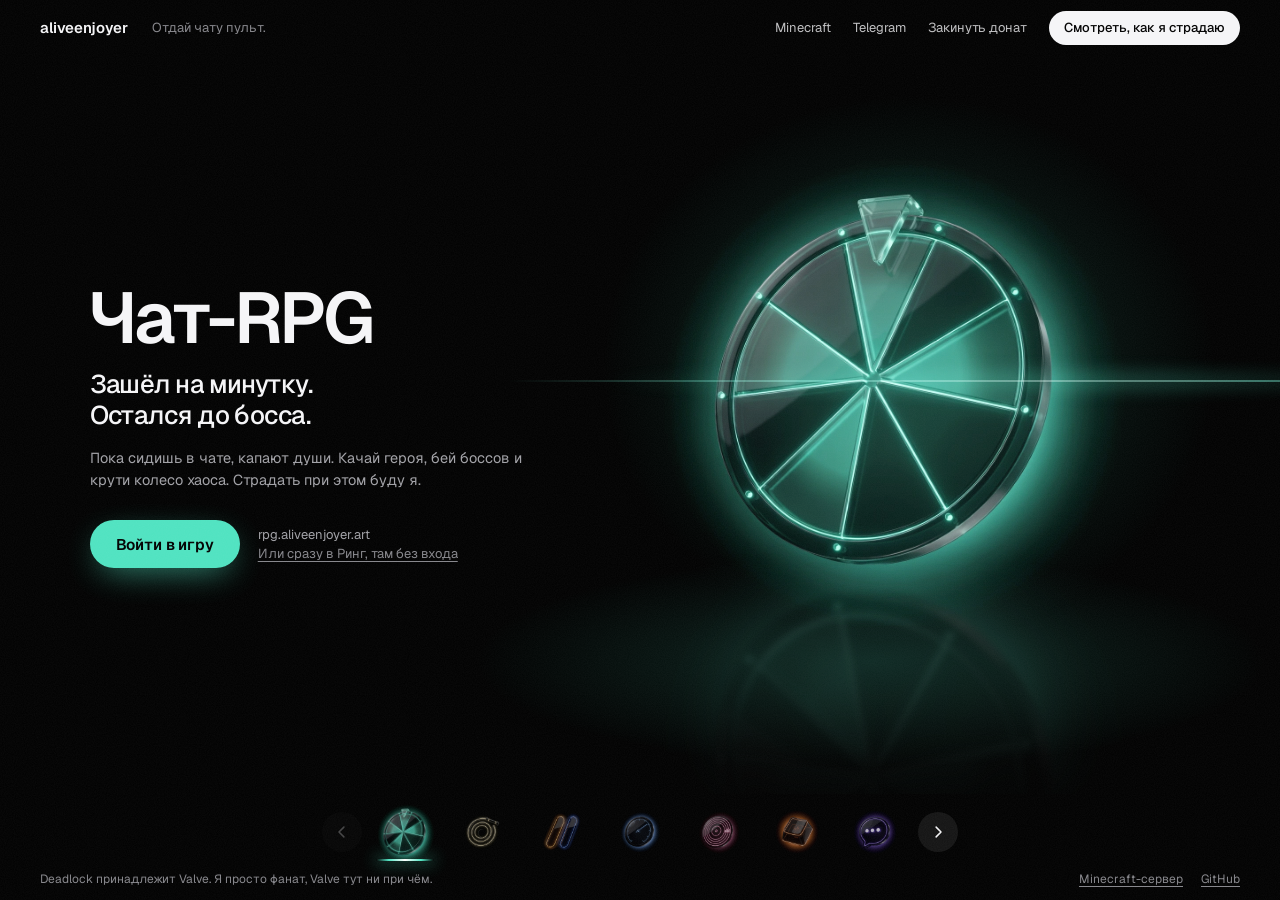
==== commit a1fb3f0c: "Главная: Chatlock и Deadlock Optimizer на своих поддоменах Кнопки ведут на chatlock.aliveenjoyer.art" ====
--- a/index.html
+++ b/index.html
@@ -331,8 +331,8 @@
         <p class="line">У твоего FPS есть причина. Один матч, чтобы её назвать.</p>
         <p class="desc">Играешь матч как обычно. Программа находит, что съедает твои кадры, и подсказывает, как их вернуть.</p>
         <div class="act">
-          <a class="btn" href="https://aliveenjoyer.art/deadlock-optimizer/">Проверить свой FPS</a>
-          <p class="meta"><span class="addr">aliveenjoyer.art/deadlock-optimizer</span><span>Бесплатно, для Windows</span></p>
+          <a class="btn" href="https://optimizer.aliveenjoyer.art/">Проверить свой FPS</a>
+          <p class="meta"><span class="addr">optimizer.aliveenjoyer.art</span><span>Бесплатно, для Windows</span></p>
         </div>
       </div>
       <div class="obj" aria-hidden="true">
@@ -371,8 +371,8 @@
         <p class="line">Зрители жмут твои кнопки. Ты делаешь вид, что так и задумано.</p>
         <p class="desc">Прыжок в тимфайт, ульта в стену, перепутанный WASD. Всё это зрители покупают за баллы и донаты. Контент делает себя сам.</p>
         <div class="act">
-          <a class="btn" href="https://aliveenjoyer.art/chatlock/">Поставить Chatlock</a>
-          <p class="meta"><span class="addr">aliveenjoyer.art/chatlock</span><span>Бесплатно, версия <span data-release="aliveenjoyer/chatlock">1.5.1</span></span></p>
+          <a class="btn" href="https://chatlock.aliveenjoyer.art/">Поставить Chatlock</a>
+          <p class="meta"><span class="addr">chatlock.aliveenjoyer.art</span><span>Бесплатно, версия <span data-release="aliveenjoyer/chatlock">1.5.1</span></span></p>
         </div>
       </div>
       <div class="obj" aria-hidden="true">
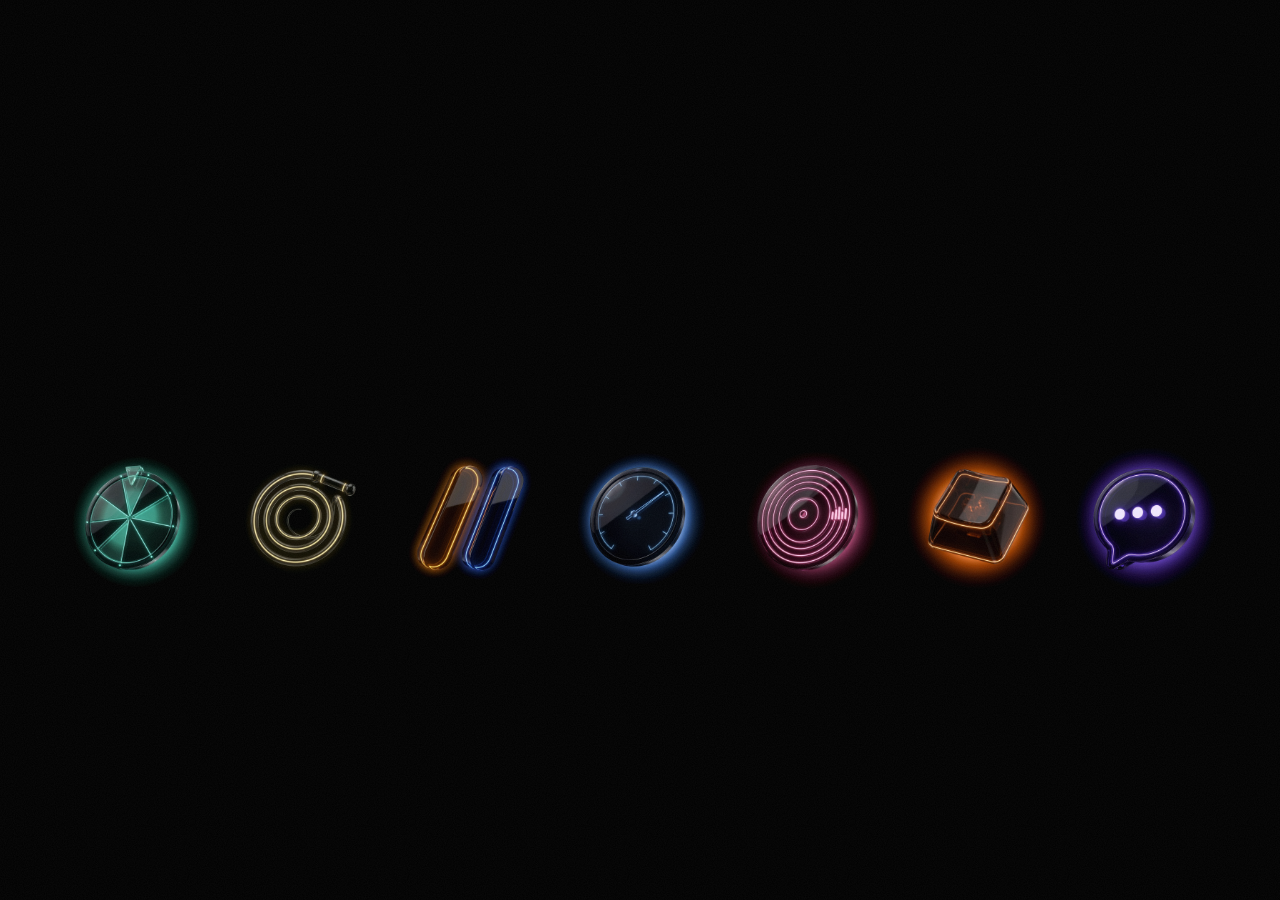
==== commit 5cb90e08: "Главная: вступление и лента по кругу При первом заходе семь проектов выходят в ряд на линии своих цв" ====
--- a/index.html
+++ b/index.html
@@ -17,6 +17,19 @@
 <script>
 // the Minecraft server site used to live here; keep its old anchors working
 if (/^#(season1|season2|about|join|install|rules|apply|world|wl-form)$/.test(location.hash)) location.replace('minecraft/' + location.search + location.hash);
+// вступление решается здесь, до первой отрисовки, чтобы страница не мелькнула: при первом заходе в этом браузере,
+// не по ссылке на конкретный проект и не при «уменьшить движение». ?intro=1 — показать всегда, ?intro=0 — никогда.
+(function () {
+  var q = location.search, seen = false;
+  try { seen = localStorage.getItem('ae-intro') === '1'; } catch (e) {}
+  var deep = /^#(rpg|ring|clicker|lobby|optimizer|dlo|music|encore|chatlock|chat|overlay)$/.test(location.hash);
+  var calm = window.matchMedia && matchMedia('(prefers-reduced-motion: reduce)').matches;
+  if (/[?&]intro=1/.test(q) || (!seen && !deep && !calm && !/[?&](intro=0|pos=)/.test(q))) {
+    document.documentElement.classList.add('intro');
+    // если скрипт страницы почему-то не запустил вступление, страница всё равно откроется
+    setTimeout(function () { if (!window.__introRunning) document.documentElement.classList.remove('intro'); }, 4000);
+  }
+})();
 </script>
 <link rel="preconnect" href="https://fonts.googleapis.com">
 <link rel="preconnect" href="https://fonts.gstatic.com" crossorigin>
@@ -180,8 +193,46 @@
 }
 .count { display: none; margin: 0; font-size: 13px; color: var(--gray); white-space: nowrap; }
 .count b { font-weight: 500; color: var(--text); }
-.hint { position: absolute; right: var(--gutter); top: 50%; transform: translateY(-50%); margin: 0; white-space: nowrap; font-size: 12.5px; color: var(--gray); transition: opacity .5s; }
-.used .hint { opacity: 0; }
+/* подсказка над лентой: после вступления и при каждом заходе, пока человек сам не полистал */
+.peek {
+  position: absolute; left: 50%; bottom: calc(100% + 4px); margin: 0;
+  display: flex; align-items: center; gap: 8px; padding: 7px 12px 7px 15px; border-radius: 999px;
+  background: rgba(255, 255, 255, .06); -webkit-backdrop-filter: blur(12px); backdrop-filter: blur(12px);
+  font-size: 13px; color: var(--gray-2); white-space: nowrap; pointer-events: none;
+  opacity: 0; transform: translate(-50%, 8px); transition: opacity .6s, transform .6s cubic-bezier(.2, .7, .1, 1);
+}
+.peek b { font-weight: 500; color: var(--text); }
+.peek svg { width: 15px; height: 15px; color: var(--accent); animation: peek-go 1.3s ease-in-out infinite; }
+.peek .pk-m { display: none; }
+.peeking:not(.used) .peek { opacity: 1; transform: translate(-50%, 0); }
+@keyframes peek-go { 50% { transform: translateX(4px); } }
+
+/* вступление: семь объектов выходят в ряд на линии своих цветов и улетают вниз, каждый в свою миниатюру */
+.nav, .bar, .fine { transition: opacity .8s ease; }
+html.intro .nav, html.intro .bar, html.intro .fine { opacity: 0; }
+/* прозрачностью, а не visibility: у слайдов своя visibility в style, она перебила бы скрытие */
+html.intro .stage { animation: none; opacity: 0; }
+html.intro .slide.is-active .copy > *, html.intro .slide.is-active .streak { animation: none; }
+.i-hold .tab { visibility: hidden; }
+.intro-ov { position: fixed; inset: 0; z-index: 8; display: grid; place-items: center; cursor: pointer; -webkit-user-select: none; user-select: none; }
+.i-stack { width: min(1180px, calc(100vw - 2 * var(--gutter))); display: grid; justify-items: center; text-align: center; }
+.i-title { margin: 0; font-weight: 600; font-size: clamp(34px, 5.4vw, 78px); line-height: 1; letter-spacing: -.045em; opacity: 0; }
+.i-sub { margin: 16px 0 0; font-size: clamp(15px, 1.45vw, 20px); color: var(--gray-2); letter-spacing: -.01em; opacity: 0; }
+.i-row {
+  --img: min(150px, calc((100vw - 2 * var(--gutter)) / 7.6));
+  position: relative; width: 100%; margin-top: clamp(30px, 6vh, 64px);
+  display: grid; grid-template-columns: repeat(7, minmax(0, 1fr)); justify-items: center;
+}
+.i-line { position: absolute; left: -6%; right: -6%; top: calc(var(--img) / 2); height: 2px; margin-top: -1px; opacity: 0; transform-origin: 50% 50%; }
+.i-line::after { content: ""; position: absolute; inset: -10px 0; background: inherit; filter: blur(10px); opacity: .7; }
+.i-spark { position: absolute; left: 0; top: calc(var(--img) / 2); width: 180px; height: 70px; margin: -35px 0 0 -90px; border-radius: 50%; opacity: 0; background: radial-gradient(closest-side, #fff, rgba(255, 255, 255, .35) 35%, transparent); filter: blur(4px); }
+.i-item { position: relative; display: grid; justify-items: center; gap: 12px; }
+/* копии с прозрачностью (assets/neon/a): слой вступления не смешивается со страницей, «screen» тут не сработал бы */
+.i-item img { position: relative; width: var(--img); height: var(--img); opacity: 0; pointer-events: none; -webkit-user-drag: none; }
+.i-halo { position: absolute; left: 50%; top: calc(var(--img) / 2); width: calc(var(--img) * 1.5); aspect-ratio: 1; margin: calc(var(--img) * -.75) 0 0 calc(var(--img) * -.75); border-radius: 50%; opacity: 0; background: radial-gradient(closest-side, color-mix(in srgb, var(--c) 55%, transparent), color-mix(in srgb, var(--c2) 22%, transparent) 55%, transparent); filter: blur(8px); }
+.i-name { font-size: 13px; color: var(--gray-2); white-space: nowrap; opacity: 0; }
+.i-skip { position: fixed; right: var(--gutter); bottom: 14px; padding: 8px 12px; border: 0; border-radius: 999px; background: none; font-size: 12.5px; color: var(--gray); cursor: pointer; opacity: 0; transition: color .2s; }
+.i-skip:hover { color: var(--text); }
 
 .tabs { gap: clamp(8px, 1.6vw, 22px); }
 .tab { padding: 6px; }
@@ -204,7 +255,6 @@
   background-image: url("data:image/svg+xml;utf8,<svg xmlns='http://www.w3.org/2000/svg' width='220' height='220'><filter id='n'><feTurbulence type='fractalNoise' baseFrequency='.9' numOctaves='2' stitchTiles='stitch'/><feColorMatrix values='0 0 0 0 1  0 0 0 0 1  0 0 0 0 1  0 0 0 .9 0'/></filter><rect width='100%25' height='100%25' filter='url(%23n)'/></svg>");
 }
 
-@media (max-width: 1380px) { .hint { display: none; } }
 @media (max-width: 900px) { .nav-links a.minor { display: none; } .fine nav a.m { display: inline; } }
 
 /* телефон */
@@ -237,6 +287,10 @@
   .count { display: block; }
   .fine { justify-content: center; text-align: center; font-size: 11px; padding-bottom: 10px; }
   .fine nav { flex-wrap: wrap; justify-content: center; gap: 4px 16px; }
+  .peek .pk-d { display: none; }
+  .peek .pk-m { display: inline; }
+  .i-name { display: none; }
+  .i-row { margin-top: 34px; }
 }
 @media (max-height: 560px) {
   body { height: auto; min-height: 100vh; overflow: auto; }
@@ -411,7 +465,7 @@
   <div class="tabs" role="tablist" aria-label="Все проекты"><i class="playhead" aria-hidden="true"></i></div>
   <p class="count"><b>1</b> из 7</p>
   <button class="arrow next" type="button" aria-label="Следующий проект"><svg viewBox="0 0 24 24" fill="none" stroke="currentColor" stroke-width="2" stroke-linecap="round" stroke-linejoin="round" aria-hidden="true"><path d="M9.5 5.5 16 12l-6.5 6.5"/></svg></button>
-  <p class="hint" aria-hidden="true">Листай в любую сторону: колесом, стрелками или тяни</p>
+  <p class="peek" aria-hidden="true"><b>Тут ещё 6 проектов.</b><span class="pk-d">Листай колесом, стрелками или тяни</span><span class="pk-m">Свайпай в любую сторону</span><svg viewBox="0 0 24 24" fill="none" stroke="currentColor" stroke-width="2.4" stroke-linecap="round" stroke-linejoin="round"><path d="M9.5 5.5 16 12l-6.5 6.5"/></svg></p>
 </div>
 
 <footer class="fine">
@@ -450,11 +504,14 @@
     return b;
   });
 
+  /* лента замкнута в круг: pos и target растут без ограничений в обе стороны, а проект — остаток от деления на n.
+     С первого назад попадаешь на последний, с последнего вперёд — на первый. */
   let pos = 0, target = 0, vel = 0, active = -1, raf = 0, last = 0, dragging = false, settle = 0;
+  const mod = (a, m) => ((a % m) + m) % m;
   /* прыжок через несколько проектов (клик по миниатюре): текущая сцена сразу растворяется в выбранную,
-     промежуточные не показываются. Пока идёт прыжок, pos едет от from до from + sgn. */
+     промежуточные не показываются. Пока идёт прыжок, pos едет от base до base + sgn. */
   let jump = null;
-  function endJump() { if (jump) { pos = Math.abs(pos - jump.from) < .5 ? jump.from : jump.to; jump = null; vel = 0; } }
+  function endJump() { if (jump) { pos = Math.abs(pos - jump.base) < .5 ? jump.base : target; jump = null; vel = 0; } }
   let step = 1, stepY = 1, axis = 'x', geo = [];
 
   function measure() {
@@ -474,13 +531,14 @@
   }
 
   function render() {
-    const jf = jump ? clamp(Math.abs(pos - jump.from), 0, 1) : 0;
+    const jf = jump ? clamp(Math.abs(pos - jump.base), 0, 1) : 0;
     for (let i = 0; i < n; i++) {
       const s = slides[i];
       let p = i - pos;
+      p -= n * Math.round(p / n);          // ближайший путь по кругу
       if (jump) {
-        if (i === jump.from) p = jump.from - pos;
-        else if (i === jump.to) p = jump.from + jump.sgn - pos;
+        if (i === jump.from) p = jump.base - pos;
+        else if (i === jump.to) p = jump.base + jump.sgn - pos;
         else { s.style.visibility = 'hidden'; continue; }
       }
       const a = Math.abs(p);
@@ -493,12 +551,11 @@
       s.style.transform = (axis === 'y' ? `translate3d(0,${(q * 5).toFixed(2)}vh,0)` : `translate3d(${(q * 5).toFixed(2)}vw,0,0)`) + ` scale(${(1 - q * .08).toFixed(4)})`;
       s.style.filter = k < .004 ? 'none' : `blur(${(k * 14).toFixed(2)}px)`;
     }
-    const idx = jump ? (jf < .5 ? jump.from : jump.to) : clamp(Math.round(pos), 0, n - 1);
+    const idx = jump ? (jf < .5 ? jump.from : jump.to) : mod(Math.round(pos), n);
     if (idx !== active) setActive(idx);
-    prevBtn.disabled = target <= 0; nextBtn.disabled = target >= n - 1;
     if (geo.length) {
-      const cp = clamp(pos, 0, n - 1);
-      const i0 = jump ? jump.from : Math.min(n - 2, Math.floor(cp)), i1 = jump ? jump.to : i0 + 1, f = jump ? jf : cp - i0;
+      const fl = Math.floor(pos);
+      const i0 = jump ? jump.from : mod(fl, n), i1 = jump ? jump.to : mod(fl + 1, n), f = jump ? jf : pos - fl;
       const x = geo[i0][0] + (geo[i1][0] - geo[i0][0]) * f;
       const w = geo[i0][1] + (geo[i1][1] - geo[i0][1]) * f;
       const stretch = Math.sin(Math.PI * f) * 26;
@@ -506,7 +563,7 @@
       playhead.style.transform = `translate3d(${(x - stretch / 2).toFixed(1)}px,0,0)`;
     }
     if (flash) {
-      const f = jump ? jf : clamp(pos, 0, n - 1) % 1;
+      const f = jump ? jf : pos - Math.floor(pos);
       flash.style.opacity = (Math.sin(Math.PI * f) ** 2 * .9).toFixed(3);
     }
   }
@@ -516,7 +573,7 @@
     raf = 0;
     const dt = Math.min(.04, Math.max(.001, (t - last) / 1000)); last = t;
     if (!dragging) {
-      const goal = jump ? jump.from + jump.sgn : target;
+      const goal = jump ? jump.base + jump.sgn : target;
       vel += ((goal - pos) * 84 - vel * 18.4) * dt;
       pos += vel * dt;
       if (Math.abs(goal - pos) < .0006 && Math.abs(vel) < .01) { pos = target; jump = null; vel = 0; render(); return; }
@@ -531,14 +588,23 @@
     try { h = decodeURIComponent(location.hash.slice(1)); } catch (e) {}
     return slides.findIndex(s => s.dataset.id === (alias[h] || h));
   }
+  // к проекту с номером i (0…n−1) коротким путём по кругу
   function go(i, instant) {
+    let d = mod(i - mod(target, n), n);
+    if (d > n / 2) d -= n;
+    move(target + d, instant);
+  }
+  // на k проектов вперёд или назад
+  function goBy(k, instant) { move(target + k, instant); }
+  function move(t, instant) {
     endJump();
-    target = clamp(i, 0, n - 1);
-    try { history.replaceState(null, '', target ? '#' + slides[target].dataset.id : location.pathname + location.search); } catch (e) {}
+    target = t;
+    const ti = mod(target, n);
+    try { history.replaceState(null, '', ti ? '#' + slides[ti].dataset.id : location.pathname + location.search); } catch (e) {}
     clearTimeout(settle);
     if (instant || reduce || document.hidden) { pos = target; vel = 0; render(); return; }
-    const cur = clamp(Math.round(pos), 0, n - 1);
-    if (!dragging && Math.abs(target - cur) > 1) jump = { from: cur, to: target, sgn: Math.sign(target - cur) };
+    const base = Math.round(pos);
+    if (!dragging && Math.abs(target - base) > 1) jump = { base, from: mod(base, n), to: ti, sgn: Math.sign(target - base) };
     kick();
     /* если кадры анимации не идут (вкладка в фоне), всё равно доехать */
     settle = setTimeout(() => { if (!dragging && pos !== target && Math.abs(vel) < .02) { pos = target; jump = null; render(); } }, 1600);
@@ -572,9 +638,8 @@
     }
     const c = pd.ax === 'y' ? e.clientY : e.clientX, dtm = e.timeStamp - pd.lt;
     if (dtm > 0) { pd.v = .65 * pd.v + .35 * ((c - pd.l) / dtm); pd.l = c; pd.lt = e.timeStamp; }
-    let p = pd.pos - (c - pd.o) / stepOf(pd.ax);
-    if (p < 0) p *= .28; else if (p > n - 1) p = n - 1 + (p - (n - 1)) * .28;
-    pos = p; kick();
+    pos = pd.pos - (c - pd.o) / stepOf(pd.ax);
+    kick();
   });
   function endDrag(e) {
     if (!pd || e.pointerId !== pd.id) return;
@@ -589,7 +654,7 @@
     /* медленно дотянул почти на треть — тоже считается */
     if (t === from && Math.abs(pos - from) > .28) t = from + Math.sign(pos - from);
     vel = clamp(-(v * 1000) / st, -7, 7);
-    go(clamp(t, from - far, from + far));
+    move(clamp(t, from - far, from + far));
   }
   stage.addEventListener('pointerup', endDrag);
   stage.addEventListener('pointercancel', endDrag);
@@ -599,7 +664,7 @@
     const s = e.target.closest && e.target.closest('.slide');
     if (!s) return;
     const i = slides.indexOf(s);
-    if (i !== downTarget) { e.preventDefault(); used(); go(i); }
+    if (i !== mod(downTarget, n)) { e.preventDefault(); used(); go(i); }
   }, true);
 
   /* колесо мыши и тачпад */
@@ -615,28 +680,28 @@
     wLast = now;
     if (now < wLock || Math.abs(d) < 3) return;
     wAcc += d;
-    if (Math.abs(wAcc) >= 36) { used(); axis = horiz ? 'x' : 'y'; go(target + Math.sign(wAcc)); wAcc = 0; wLock = now + 430; }
+    if (Math.abs(wAcc) >= 36) { used(); axis = horiz ? 'x' : 'y'; goBy(Math.sign(wAcc)); wAcc = 0; wLock = now + 430; }
   }, { passive: false });
 
   /* клавиатура */
   addEventListener('keydown', e => {
     if (e.altKey || e.ctrlKey || e.metaKey) return;
-    let t = null;
     const vert = e.key === 'ArrowDown' || e.key === 'ArrowUp' || e.key === 'PageDown' || e.key === 'PageUp';
-    if (e.key === 'ArrowRight' || e.key === 'ArrowDown' || e.key === 'PageDown') t = target + 1;
-    else if (e.key === 'ArrowLeft' || e.key === 'ArrowUp' || e.key === 'PageUp') t = target - 1;
-    else if (e.key === 'Home') t = 0;
-    else if (e.key === 'End') t = n - 1;
-    if (t === null) return;
+    let act = null;
+    if (e.key === 'ArrowRight' || e.key === 'ArrowDown' || e.key === 'PageDown') act = () => goBy(1);
+    else if (e.key === 'ArrowLeft' || e.key === 'ArrowUp' || e.key === 'PageUp') act = () => goBy(-1);
+    else if (e.key === 'Home') act = () => go(0);
+    else if (e.key === 'End') act = () => go(n - 1);
+    if (!act) return;
     if (vert && pageScrolls()) return;
-    e.preventDefault(); used(); axis = vert ? 'y' : 'x'; go(t);
+    e.preventDefault(); used(); axis = vert ? 'y' : 'x'; act();
     const ae = document.activeElement;
-    if (ae && ae.classList.contains('tab')) tabs[target].focus({ preventScroll: true });
+    if (ae && ae.classList.contains('tab')) tabs[mod(target, n)].focus({ preventScroll: true });
   });
-  slides.forEach((s, i) => s.addEventListener('focusin', () => { if (!pd && i !== target) { used(); go(i); } }));
-  prevBtn.addEventListener('click', () => { used(); axis = 'x'; go(target - 1); });
-  nextBtn.addEventListener('click', () => { used(); axis = 'x'; go(target + 1); });
-  addEventListener('hashchange', () => { const i = fromHash(); if (i >= 0 && i !== target) go(i); });
+  slides.forEach((s, i) => s.addEventListener('focusin', () => { if (!pd && i !== mod(target, n)) { used(); go(i); } }));
+  prevBtn.addEventListener('click', () => { used(); axis = 'x'; goBy(-1); });
+  nextBtn.addEventListener('click', () => { used(); axis = 'x'; goBy(1); });
+  addEventListener('hashchange', () => { const i = fromHash(); if (i >= 0 && i !== mod(target, n)) go(i); });
 
   measure();
   { const h = fromHash(); pos = target = h >= 0 ? h : 0; }
@@ -646,8 +711,144 @@
   addEventListener('resize', () => { measure(); render(); });
   if (document.fonts && document.fonts.ready) document.fonts.ready.then(() => { measure(); render(); });
 
-  /* один намёк после открытия: лента чуть подаётся и возвращается */
-  setTimeout(() => { if (!interacted && !reduce && !document.hidden && target < n - 1) { vel = 2.4; kick(); } }, 1700);
+  /* после открытия: миниатюры по очереди вспыхивают, над лентой «тут ещё 6 проектов», и сцена чуть подаётся вбок */
+  function peek(ripple, nudgeIn) {
+    root.classList.add('peeking');
+    if (ripple && !reduce) tabs.forEach((t, i) => {
+      const th = t.querySelector('.thumb');
+      const el = th.offsetWidth ? th : t;
+      el.animate(el === th ? [{ filter: 'brightness(2.3) saturate(1.3)', offset: .3 }] : [{ background: 'rgba(255, 255, 255, .9)', offset: .3 }],
+        { duration: 700, delay: 95 * i, easing: 'ease-out' });
+    });
+    setTimeout(() => root.classList.remove('peeking'), 7000);
+    setTimeout(() => { if (!interacted && !reduce && !document.hidden) { vel = 2.4; kick(); } }, nudgeIn);
+  }
+
+  /* вступление (решение принято в <head>): линия цветов, заголовок, семь объектов загораются по очереди,
+     по ним проходит свет, потом каждый улетает в свою миниатюру, а сцена раскрывается из той же линии.
+     Любое касание, клавиша или колесо пропускают его. */
+  function runIntro() {
+    window.__introRunning = true;
+    try { localStorage.setItem('ae-intro', '1'); } catch (e) {}
+    const ov = document.createElement('div');
+    ov.className = 'intro-ov';
+    ov.innerHTML = '<div class="i-stack" aria-hidden="true"><p class="i-title">Отдай чату пульт.</p>' +
+      '<p class="i-sub">Семь проектов для стрима и Deadlock</p><div class="i-row"><i class="i-line"></i><i class="i-spark"></i></div></div>' +
+      '<button class="i-skip" type="button">Пропустить</button>';
+    const row = ov.querySelector('.i-row');
+    const items = slides.map(s => {
+      const f = document.createElement('div');
+      f.className = 'i-item';
+      f.style.setProperty('--c', s.style.getPropertyValue('--c'));
+      f.style.setProperty('--c2', s.style.getPropertyValue('--c2'));
+      const halo = document.createElement('i'); halo.className = 'i-halo';
+      const im = document.createElement('img'); im.src = s.querySelector('.obj > img').src.replace('/neon/', '/neon/a/'); im.alt = ''; im.draggable = false;
+      const nm = document.createElement('span'); nm.className = 'i-name'; nm.textContent = s.dataset.name;
+      f.append(halo, im, nm);
+      row.append(f);
+      return f;
+    });
+    document.body.append(ov);
+    root.classList.add('i-hold');
+
+    const anims = [], timers = [];
+    let finished = false;
+    // ?introt=3000 — только для проверки: вступление замирает на этой миллисекунде (чтобы снять точный кадр)
+    const freeze = +((/[?&]introt=(\d+)/.exec(location.search) || [])[1] || -1), later = [];
+    let clock = 0;
+    const A = (el, kf, o) => { const a = el.animate(kf, Object.assign({ fill: 'both', easing: 'cubic-bezier(.2, .7, .1, 1)' }, o)); a.t0 = clock; anims.push(a); return a; };
+    const at = (ms, fn) => { if (freeze >= 0) later.push([ms, fn]); else timers.push(setTimeout(fn, ms)); };
+    function freezeFrame() {
+      const seek = t => anims.forEach(a => { a.currentTime = t - a.t0; a.pause(); });
+      later.sort((a, b) => a[0] - b[0]).forEach(([ms, fn]) => { if (ms <= freeze) { seek(ms); clock = ms; fn(); } });
+      seek(freeze);
+      if (freeze >= 4750) document.getAnimations().filter(a => !anims.includes(a)).forEach(a => { a.currentTime = Math.min(freeze - 4750, 1200); a.pause(); });
+    }
+    // конец вступления: и когда объекты долетели, и когда его пропустили
+    function finish() {
+      if (finished) return;
+      finished = true;
+      timers.forEach(clearTimeout);
+      removeEventListener('keydown', onKey, true);
+      removeEventListener('wheel', onWheel, true);
+      removeEventListener('resize', onResize);
+      root.classList.remove('intro', 'i-hold');
+      anims.forEach(a => a.cancel());
+      ov.remove();
+      peek(true, 1000);
+    }
+    function onKey(e) { if (e.key === 'Tab') return; e.preventDefault(); e.stopImmediatePropagation(); finish(); }
+    function onWheel(e) { e.preventDefault(); e.stopImmediatePropagation(); finish(); }
+    // на телефоне окно меняет высоту, когда прячется адресная строка: пропускаем вступление только при смене ширины
+    const w0 = innerWidth;
+    function onResize() { if (Math.abs(innerWidth - w0) > 40) finish(); }
+    ov.addEventListener('pointerdown', e => { e.preventDefault(); finish(); });
+    addEventListener('keydown', onKey, true);
+    addEventListener('wheel', onWheel, { capture: true, passive: false });
+    addEventListener('resize', onResize);
+
+    function play() {
+      if (finished) return;
+      const title = ov.querySelector('.i-title'), sub = ov.querySelector('.i-sub');
+      const line = ov.querySelector('.i-line'), spark = ov.querySelector('.i-spark'), skip = ov.querySelector('.i-skip');
+      const imgs = items.map(f => f.querySelector('img'));
+      line.style.background = 'linear-gradient(90deg, transparent, ' +
+        items.map((f, i) => `${f.style.getPropertyValue('--c')} ${(6 + (i + .5) / n * 88).toFixed(1)}%`).join(', ') + ', transparent)';
+      const lit = 'blur(0px) brightness(1) saturate(1)';
+      const up = [{ opacity: 0, transform: 'translateY(18px)', filter: 'blur(8px)' }, { opacity: 1, transform: 'none', filter: 'blur(0px)' }];
+      const away = [{ opacity: 1, transform: 'none', filter: 'blur(0px)' }, { opacity: 0, transform: 'translateY(-14px)', filter: 'blur(8px)' }];
+
+      A(line, [{ opacity: 0, transform: 'scaleX(0)' }, { opacity: .9, transform: 'scaleX(1)' }], { duration: 1150 });
+      A(title, up, { duration: 900, delay: 300 });
+      A(sub, up, { duration: 900, delay: 520 });
+      A(skip, [{ opacity: 0 }, { opacity: .75 }], { duration: 600, delay: 900 });
+      items.forEach((f, i) => {
+        const im = imgs[i], d = 1050 + i * 190;
+        A(im, [{ opacity: 0, transform: 'translateY(26px) scale(.8)', filter: 'blur(12px) brightness(.2) saturate(1)' }, { opacity: 1, transform: 'none', filter: lit }], { duration: 850, delay: d });
+        A(f.querySelector('.i-halo'), [{ opacity: 0, transform: 'scale(.6)' }, { opacity: 1, transform: 'scale(1.12)', offset: .35 }, { opacity: .42, transform: 'scale(1)' }], { duration: 1200, delay: d });
+        A(f.querySelector('.i-name'), [{ opacity: 0, transform: 'translateY(6px)' }, { opacity: 1, transform: 'none' }], { duration: 500, delay: d + 380 });
+        // свет проходит по ряду
+        A(im, [{ filter: lit }, { filter: 'blur(0px) brightness(1.9) saturate(1.15)', offset: .35 }, { filter: lit }], { duration: 520, delay: 3150 + (i + .5) / n * 900, easing: 'ease-out', fill: 'none' });
+        // уход: подписи и ореолы гаснут, объект летит в свою миниатюру
+        A(f.querySelector('.i-name'), [{ opacity: 1 }, { opacity: 0 }], { duration: 300, delay: 4180, fill: 'forwards' });
+        A(f.querySelector('.i-halo'), [{ opacity: .42 }, { opacity: 0 }], { duration: 450, delay: 4250, fill: 'forwards' });
+      });
+      // полёт в миниатюры: откуда и куда меряем прямо перед ним, когда объекты уже стоят на местах
+      at(4440, () => {
+        if (finished) return;
+        imgs.forEach((im, i) => {
+          const a = im.getBoundingClientRect(), th = tabs[i].querySelector('.thumb'), dash = !th.offsetWidth;
+          const b = dash ? tabs[i].getBoundingClientRect() : th.getBoundingClientRect();
+          const dx = b.left + b.width / 2 - (a.left + a.width / 2), dy = b.top + b.height / 2 - (a.top + a.height / 2), sc = b.width / a.width;
+          const end = i === mod(target, n) ? lit : 'blur(0px) brightness(.78) saturate(.7)';
+          A(im, [{ opacity: 1, transform: 'none', filter: lit }, { opacity: 1, offset: .78 },
+            { opacity: dash ? 0 : 1, transform: `translate(${dx.toFixed(1)}px, ${dy.toFixed(1)}px) scale(${sc.toFixed(4)})`, filter: end }],
+            { duration: 1050, delay: 10 + i * 40, easing: 'cubic-bezier(.7, 0, .2, 1)', fill: 'forwards' });
+        });
+      });
+      A(spark, [{ left: '0%', opacity: 0 }, { opacity: 1, offset: .12 }, { opacity: 1, offset: .88 }, { left: '100%', opacity: 0 }], { duration: 900, delay: 3150, easing: 'linear' });
+      A(title, away, { duration: 550, delay: 4250, fill: 'forwards' });
+      A(sub, away, { duration: 550, delay: 4300, fill: 'forwards' });
+      A(skip, [{ opacity: .75 }, { opacity: 0 }], { duration: 300, delay: 4300, fill: 'forwards' });
+      A(line, [{ opacity: .9, transform: 'scaleX(1)' }, { opacity: 0, transform: 'scaleX(1.08)' }], { duration: 650, delay: 4400, fill: 'forwards' });
+      // сцена раскрывается, пока объекты летят вниз; когда они долетели, на их места встают настоящие миниатюры
+      at(4750, () => root.classList.remove('intro'));
+      at(4450 + (n - 1) * 40 + 1080, finish);
+      if (freeze >= 0) freezeFrame();
+    }
+
+    // ждём картинки (не дольше 1,2 с) и видимую вкладку: в фоне вступление никто не увидит
+    const ready = Promise.race([Promise.all(items.map(f => { const im = f.querySelector('img'); return im.decode ? im.decode().catch(() => {}) : 0; })),
+      new Promise(r => setTimeout(r, 1200))]);
+    const shown = document.hidden ? new Promise(r => document.addEventListener('visibilitychange', function h() {
+      if (!document.hidden) { document.removeEventListener('visibilitychange', h); r(); }
+    })) : null;
+    Promise.all([ready, shown]).then(play, finish);
+  }
+
+  if (root.classList.contains('intro')) {
+    try { runIntro(); } catch (e) { root.classList.remove('intro', 'i-hold'); document.querySelectorAll('.intro-ov').forEach(x => x.remove()); peek(false, 1700); }
+  } else peek(true, 1700);
 
   /* версии программ из релизов GitHub */
   document.querySelectorAll('[data-release]').forEach(el => {
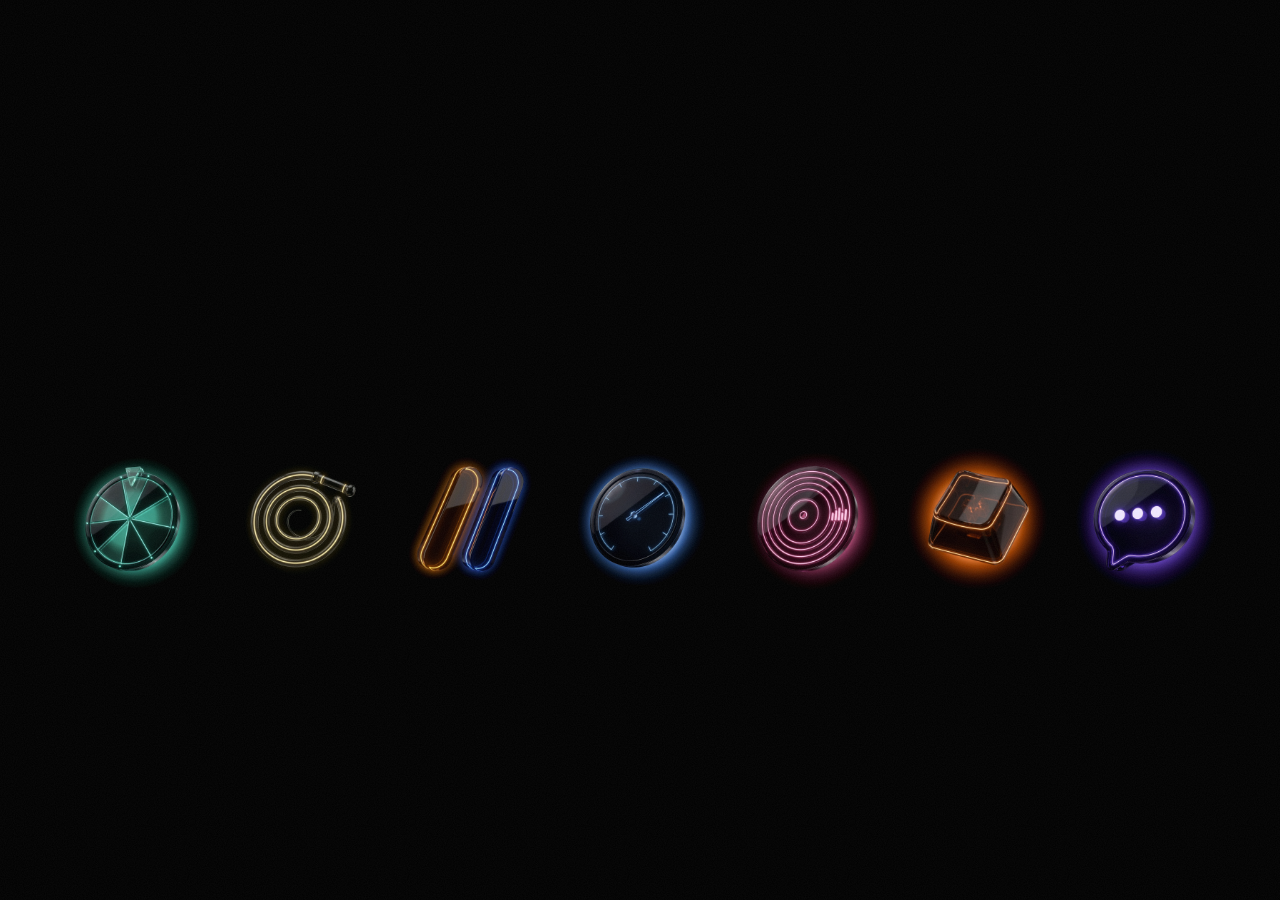
==== commit b4db4c70: "Главная: слоган «Играю. Стримлю. Пишу код.» вместо «Отдай чату пульт.» Co-Authored-By: Claude Opus 5" ====
--- a/index.html
+++ b/index.html
@@ -7,7 +7,7 @@
 <meta name="description" content="Игры и программы для стрима от aliveenjoyer: чат-RPG с колесом хаоса, кликер, кастомки Deadlock со стримерами, заказ музыки за баллы и кнопки, которые жмут зрители.">
 <meta name="theme-color" content="#000000">
 <meta property="og:title" content="aliveenjoyer: игры и программы для стрима">
-<meta property="og:description" content="Отдай чату пульт: чат-RPG, кликер, кастомки со стримерами, заказ музыки и кнопки, которые жмут зрители.">
+<meta property="og:description" content="Играю, стримлю, пишу код: чат-RPG, кликер, кастомки со стримерами, заказ музыки и кнопки, которые жмут зрители.">
 <meta property="og:type" content="website">
 <meta property="og:url" content="https://aliveenjoyer.art/">
 <meta property="og:image" content="https://aliveenjoyer.art/assets/og-reel.jpg">
@@ -66,11 +66,46 @@
 .nav { position: relative; z-index: 6; display: flex; align-items: center; gap: clamp(12px, 2vw, 24px); height: 56px; padding: 0 var(--gutter); font-size: 13px; }
 .brand { font-weight: 600; font-size: 15px; letter-spacing: -.01em; }
 .tagline { margin: 0; font-size: 13px; font-weight: 400; color: var(--gray); white-space: nowrap; }
-.nav-links { margin-left: auto; display: flex; align-items: center; gap: 22px; }
+.nav-links { margin-left: auto; display: flex; align-items: center; gap: 12px; }
 .nav-links a { color: rgba(245, 245, 247, .78); transition: color .2s; }
 .nav-links a:hover { color: var(--text); }
-.nav-links a.pill { color: #000; background: var(--text); padding: 7px 15px; border-radius: 999px; font-weight: 500; }
-.pill .short { display: none; }
+.nav-links a.minor { margin-right: 10px; }
+/* Telegram, донат и Twitch: три неоновые кнопки одной ширины в цвет сервиса, при открытии страницы по очереди
+   «загораются», как неоновые трубки. Сетка 1fr делает все три по ширине самой длинной. */
+.cta3 { display: grid; grid-auto-flow: column; grid-auto-columns: 1fr; gap: 10px; }
+.nav-links a.soc {
+  --sc: #2aabee;
+  display: inline-flex; align-items: center; justify-content: center; gap: 8px; height: 38px; padding: 0 17px 0 14px; border-radius: 999px;
+  color: var(--text); font-size: 14px; font-weight: 500; white-space: nowrap;
+  background: color-mix(in srgb, var(--sc) 17%, #050506);
+  box-shadow:
+    inset 0 0 0 1px color-mix(in srgb, var(--sc) 75%, transparent),
+    0 0 14px -2px color-mix(in srgb, var(--sc) 70%, transparent),
+    0 0 36px -6px color-mix(in srgb, var(--sc) 60%, transparent);
+  transition: background .25s, box-shadow .25s;
+  animation: neon-on 1.3s steps(1, end) .9s both;
+}
+.nav-links a.soc.da { --sc: #ff8a1e; animation-delay: 1.2s; }
+.nav-links a.soc.tw { --sc: #9146ff; animation-delay: 1.5s; }
+.nav-links a.soc:hover {
+  color: #fff; background: color-mix(in srgb, var(--sc) 28%, #050506);
+  box-shadow:
+    inset 0 0 0 1px var(--sc),
+    0 0 18px 0 color-mix(in srgb, var(--sc) 80%, transparent),
+    0 0 48px -4px color-mix(in srgb, var(--sc) 70%, transparent);
+}
+.soc svg { flex: none; width: 17px; height: 17px; fill: var(--sc); filter: drop-shadow(0 0 5px var(--sc)); }
+.soc.tw svg { fill: #a970ff; }   /* фирменный фиолетовый Twitch на чёрном темноват, значок чуть светлее */
+.soc .s, .soc .m { display: none; }
+html.intro .nav-links a.soc { animation: none; }
+@keyframes neon-on {
+  0% { opacity: .22; }
+  6% { opacity: 1; }
+  9% { opacity: .3; }
+  16% { opacity: 1; }
+  19% { opacity: .45; }
+  30%, 100% { opacity: 1; }
+}
 
 /* сцена */
 .stage {
@@ -216,7 +251,7 @@
 .i-hold .tab { visibility: hidden; }
 .intro-ov { position: fixed; inset: 0; z-index: 8; display: grid; place-items: center; cursor: pointer; -webkit-user-select: none; user-select: none; }
 .i-stack { width: min(1180px, calc(100vw - 2 * var(--gutter))); display: grid; justify-items: center; text-align: center; }
-.i-title { margin: 0; font-weight: 600; font-size: clamp(34px, 5.4vw, 78px); line-height: 1; letter-spacing: -.045em; opacity: 0; }
+.i-title { margin: 0; font-weight: 600; font-size: clamp(34px, 5.4vw, 78px); line-height: 1.04; letter-spacing: -.045em; text-wrap: balance; opacity: 0; }
 .i-sub { margin: 16px 0 0; font-size: clamp(15px, 1.45vw, 20px); color: var(--gray-2); letter-spacing: -.01em; opacity: 0; }
 .i-row {
   --img: min(150px, calc((100vw - 2 * var(--gutter)) / 7.6));
@@ -248,21 +283,24 @@
 .fine nav { display: flex; gap: 18px; }
 .fine nav a { text-decoration: underline; text-underline-offset: 3px; }
 .fine nav a:hover { color: var(--text); }
-.fine nav a.m { display: none; }
 
 .grain {
   position: fixed; inset: 0; z-index: 9; pointer-events: none; opacity: .05;
   background-image: url("data:image/svg+xml;utf8,<svg xmlns='http://www.w3.org/2000/svg' width='220' height='220'><filter id='n'><feTurbulence type='fractalNoise' baseFrequency='.9' numOctaves='2' stitchTiles='stitch'/><feColorMatrix values='0 0 0 0 1  0 0 0 0 1  0 0 0 0 1  0 0 0 .9 0'/></filter><rect width='100%25' height='100%25' filter='url(%23n)'/></svg>");
 }
 
-@media (max-width: 900px) { .nav-links a.minor { display: none; } .fine nav a.m { display: inline; } }
+@media (max-width: 1100px) { .soc .l { display: none; } .soc .s { display: inline; } }
+@media (max-width: 900px) { .nav-links a.minor { display: none; } }
 
 /* телефон */
 @media (max-width: 760px) {
   .nav { height: 50px; }
-  .nav-links a:not(.pill) { display: none; }
-  .pill .long { display: none; }
-  .pill .short { display: inline; }
+  .tagline { position: absolute; width: 1px; height: 1px; overflow: hidden; clip-path: inset(50%); }
+  .cta3 { gap: 6px; }
+  .nav-links a.soc { height: 34px; padding: 0 9px; gap: 5px; font-size: 12.5px; }
+  .soc svg { width: 15px; height: 15px; }
+  .soc.tg .s { display: none; }
+  .soc.tg .m { display: inline; }
   .frame { grid-template-columns: minmax(0, 1fr) !important; grid-template-rows: minmax(0, 1fr) auto; }
   .obj { grid-row: 1; height: 90%; }
   .copy { grid-row: 2; }
@@ -296,8 +334,14 @@
   body { height: auto; min-height: 100vh; overflow: auto; }
   .stage { min-height: 460px; touch-action: pan-y pinch-zoom; }
 }
+/* совсем узкий телефон: три круглые кнопки с одними значками */
+@media (max-width: 372px) {
+  .nav-links a.soc { width: 36px; height: 36px; padding: 0; }
+  .cta3 a.soc > span { display: none !important; }
+  .soc svg { width: 17px; height: 17px; }
+}
 @media (prefers-reduced-motion: reduce) {
-  .stage, .slide.is-active .streak, .slide.is-active .copy > * { animation: none; }
+  .stage, .slide.is-active .streak, .slide.is-active .copy > *, .nav-links a.soc { animation: none; }
   .tab .thumb, .playhead { transition: none !important; }
 }
 </style>
@@ -307,12 +351,14 @@
 
 <header class="nav">
   <a class="brand" href="./">aliveenjoyer</a>
-  <h1 class="tagline">Отдай чату пульт.</h1>
+  <h1 class="tagline">Играю. Стримлю. Пишу код.</h1>
   <nav class="nav-links" aria-label="Ссылки">
     <a class="minor" href="minecraft/">Minecraft</a>
-    <a class="minor" href="https://t.me/aliveenjoyer">Telegram</a>
-    <a class="minor" href="https://www.donationalerts.com/r/aliveenjoyer">Закинуть донат</a>
-    <a class="pill" href="https://twitch.tv/aliveenjoyer" aria-label="Twitch: смотреть стрим"><span class="long">Смотреть, как я страдаю</span><span class="short">Twitch</span></a>
+    <div class="cta3">
+    <a class="soc tg" href="https://t.me/aliveenjoyer" aria-label="Telegram-канал"><svg viewBox="0 0 24 24" aria-hidden="true"><path d="M21.4 3.3 2.7 10.5c-1.1.4-1.1 1.1-.1 1.4l4.7 1.5 1.8 5.6c.2.7.4.8.9.8.4 0 .6-.2.9-.5l2.4-2.3 4.8 3.5c.9.5 1.5.2 1.7-.8l3.1-14.8c.3-1.3-.5-1.9-1.5-1.6Zm-3.2 3.9-8.6 7.8-.4 3.4-1.3-4.2 9.8-6.6c.5-.3.8 0 .5.4Z"/></svg><span class="l">Telegram-канал</span><span class="s">Telegram</span><span class="m">ТГК</span></a>
+    <a class="soc da" href="https://www.donationalerts.com/r/aliveenjoyer" aria-label="Закинуть донат"><svg viewBox="0 0 24 24" aria-hidden="true"><path d="M12 21s-7.2-4.4-9.4-9.1C1 8.5 3.2 4.6 7 4.6c2.2 0 3.8 1.2 5 2.9 1.2-1.7 2.8-2.9 5-2.9 3.8 0 6 3.9 4.4 7.3C19.2 16.6 12 21 12 21Z"/></svg><span class="l">Закинуть донат</span><span class="s">Донат</span></a>
+    <a class="soc tw" href="https://twitch.tv/aliveenjoyer" aria-label="Twitch: смотреть стрим"><svg viewBox="0 0 24 24" aria-hidden="true"><path d="M4.6 2.5 3 6.6v13.6h4.6v2.5h2.6l2.5-2.5h3.7l5.1-5.1V2.5H4.6Zm14.9 11.6-2.9 2.9H12l-2.5 2.5V17H5.7V4.2h13.8v9.9ZM16.6 7.3h-1.8v5.2h1.8V7.3Zm-4.8 0H10v5.2h1.8V7.3Z"/></svg><span class="l">Смотреть стрим</span><span class="s">Twitch</span></a>
+    </div>
   </nav>
 </header>
 
@@ -470,7 +516,7 @@
 
 <footer class="fine">
   <p>Deadlock принадлежит Valve. Я просто фанат, Valve тут ни при чём.</p>
-  <nav aria-label="Ещё"><a class="m" href="https://t.me/aliveenjoyer">Telegram</a><a class="m" href="https://www.donationalerts.com/r/aliveenjoyer">Донат</a><a href="minecraft/">Minecraft-сервер</a><a href="https://github.com/aliveenjoyer">GitHub</a></nav>
+  <nav aria-label="Ещё"><a href="minecraft/">Minecraft-сервер</a><a href="https://github.com/aliveenjoyer">GitHub</a></nav>
 </footer>
 
 <div class="grain" aria-hidden="true"></div>
@@ -732,7 +778,7 @@
     try { localStorage.setItem('ae-intro', '1'); } catch (e) {}
     const ov = document.createElement('div');
     ov.className = 'intro-ov';
-    ov.innerHTML = '<div class="i-stack" aria-hidden="true"><p class="i-title">Отдай чату пульт.</p>' +
+    ov.innerHTML = '<div class="i-stack" aria-hidden="true"><p class="i-title">Играю. Стримлю. Пишу код.</p>' +
       '<p class="i-sub">Семь проектов для стрима и Deadlock</p><div class="i-row"><i class="i-line"></i><i class="i-spark"></i></div></div>' +
       '<button class="i-skip" type="button">Пропустить</button>';
     const row = ov.querySelector('.i-row');
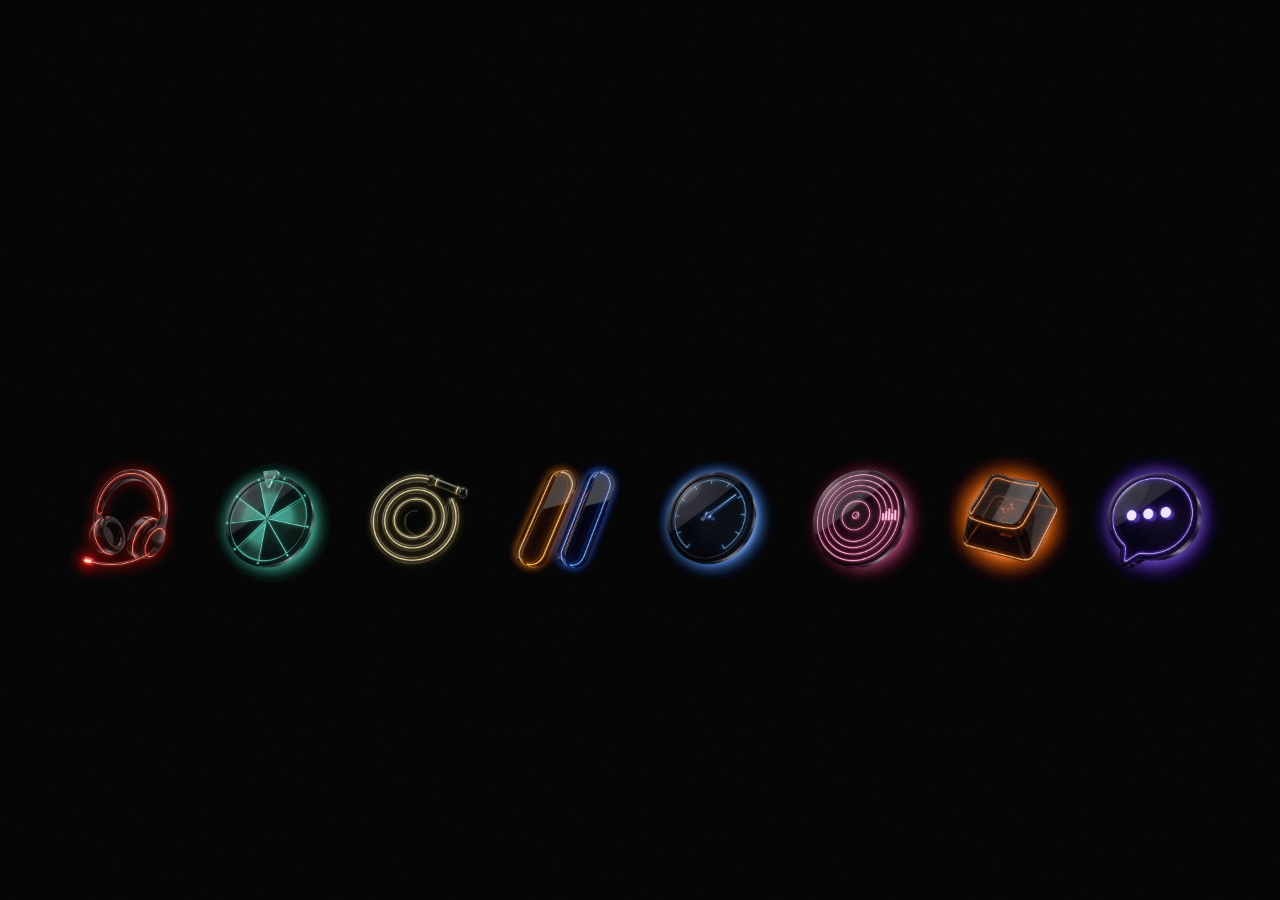
==== commit a9ec5cd1: "Главная: первым экраном «Услуги», группа «Со мной», восемь объектов во вступлении - Новый первый сла" ====
--- a/index.html
+++ b/index.html
@@ -22,7 +22,7 @@
 (function () {
   var q = location.search, seen = false;
   try { seen = localStorage.getItem('ae-intro') === '1'; } catch (e) {}
-  var deep = /^#(rpg|ring|clicker|lobby|optimizer|dlo|music|encore|chatlock|chat|overlay)$/.test(location.hash);
+  var deep = /^#(uslugi|services|price|rpg|ring|clicker|lobby|optimizer|dlo|music|encore|chatlock|chat|overlay)$/.test(location.hash);
   var calm = window.matchMedia && matchMedia('(prefers-reduced-motion: reduce)').matches;
   if (/[?&]intro=1/.test(q) || (!seen && !deep && !calm && !/[?&](intro=0|pos=)/.test(q))) {
     document.documentElement.classList.add('intro');
@@ -69,7 +69,7 @@
 .nav-links { margin-left: auto; display: flex; align-items: center; gap: 12px; }
 .nav-links a { color: rgba(245, 245, 247, .78); transition: color .2s; }
 .nav-links a:hover { color: var(--text); }
-.nav-links a.minor { margin-right: 10px; }
+.nav-links a.minor { margin-right: 10px; font-size: 14px; }
 /* Telegram, донат и Twitch: три неоновые кнопки одной ширины в цвет сервиса, при открытии страницы по очереди
    «загораются», как неоновые трубки. Сетка 1fr делает все три по ширине самой длинной. */
 .cta3 { display: grid; grid-auto-flow: column; grid-auto-columns: 1fr; gap: 10px; }
@@ -96,7 +96,15 @@
 }
 .soc svg { flex: none; width: 17px; height: 17px; fill: var(--sc); filter: drop-shadow(0 0 5px var(--sc)); }
 .soc.tw svg { fill: #a970ff; }   /* фирменный фиолетовый Twitch на чёрном темноват, значок чуть светлее */
-.soc .s, .soc .m { display: none; }
+.soc .s, .soc .m, .soc .v { display: none; }
+/* канал в эфире (проверка раз в минуту в скрипте внизу): на значке Twitch красная точка, подпись «В эфире» */
+.soc .ic { position: relative; display: block; flex: none; }
+.soc .air { display: none; position: absolute; right: -4px; top: -4px; width: 9px; height: 9px; border-radius: 50%; background: #ff3b30; box-shadow: 0 0 0 2px #050506, 0 0 10px 1px rgba(255, 59, 48, .8); }
+.soc .air::after { content: ""; position: absolute; inset: 0; border-radius: 50%; background: #ff3b30; animation: air 1.8s ease-out infinite; }
+@keyframes air { from { opacity: .7; transform: scale(1); } to { opacity: 0; transform: scale(2.8); } }
+.soc.tw.on-air .air { display: block; }
+.soc.tw.on-air .l, .soc.tw.on-air .s { display: none; }
+.soc.tw.on-air .v { display: inline; }
 html.intro .nav-links a.soc { animation: none; }
 @keyframes neon-on {
   0% { opacity: .22; }
@@ -158,6 +166,24 @@
 .meta .addr { color: var(--gray-2); }
 .meta a { text-decoration: underline; text-underline-offset: 3px; }
 .meta a:hover { color: var(--text); }
+/* открыто лобби (данные lobby.aliveenjoyer.art раз в минуту): строка под кнопкой загорается цветом сцены */
+.meta .lobby-now.on { display: inline-flex; align-items: center; gap: 7px; color: var(--text); }
+.meta .lobby-now.on::before { content: ""; flex: none; width: 7px; height: 7px; border-radius: 50%; background: var(--c); box-shadow: 0 0 9px 1px var(--c); animation: air-soft 2s ease-in-out infinite; }
+@keyframes air-soft { 50% { opacity: .35; } }
+/* услуги на первом слайде: строки как в меню — название, точки, цена в рублях */
+.svc { margin: 18px 0 0; padding: 0; list-style: none; max-width: 34ch; display: grid; gap: 4px; font-size: clamp(14.5px, 1.12vw, 16px); line-height: 1.4; }
+.svc li { display: flex; align-items: baseline; gap: 10px; color: var(--gray-2); }
+.svc li::after { content: ""; order: 1; flex: 1 1 0; min-width: 16px; border-bottom: 1px dotted rgba(255, 255, 255, .2); }
+.svc b { order: 2; font-weight: 600; color: color-mix(in srgb, var(--c) 32%, #fff); font-variant-numeric: tabular-nums; white-space: nowrap; }
+/* кому проект: тег над заголовком в цвете сцены */
+.aud {
+  display: inline-flex; align-items: center; gap: 7px; margin: 0 0 clamp(12px, 1.3vw, 18px); padding: 4px 11px 4px 9px; border-radius: 999px;
+  font-size: 12.5px; font-weight: 500; line-height: 1.25; letter-spacing: .005em; white-space: nowrap;
+  color: color-mix(in srgb, var(--c) 80%, #fff);
+  background: color-mix(in srgb, var(--c) 9%, transparent);
+  box-shadow: inset 0 0 0 1px color-mix(in srgb, var(--c) 36%, transparent);
+}
+.aud::before { content: ""; flex: none; width: 5px; height: 5px; border-radius: 50%; background: var(--c); box-shadow: 0 0 8px var(--c); }
 
 /* объект кадра */
 /* без z-index и transform: иначе у объекта свой слой, и чёрный фон рендера перестаёт растворяться (screen) */
@@ -201,6 +227,7 @@
 .slide.is-active .copy > :nth-child(2) { animation-delay: .06s; }
 .slide.is-active .copy > :nth-child(3) { animation-delay: .12s; }
 .slide.is-active .copy > :nth-child(4) { animation-delay: .18s; }
+.slide.is-active .copy > :nth-child(5) { animation-delay: .24s; }
 @keyframes rise { from { opacity: 0; transform: translateY(16px); filter: blur(6px); } }
 .flash {
   display: none; position: absolute; left: 0; right: 0; top: 41%; height: 3px; z-index: 5; opacity: 0; pointer-events: none;
@@ -254,9 +281,9 @@
 .i-title { margin: 0; font-weight: 600; font-size: clamp(34px, 5.4vw, 78px); line-height: 1.04; letter-spacing: -.045em; text-wrap: balance; opacity: 0; }
 .i-sub { margin: 16px 0 0; font-size: clamp(15px, 1.45vw, 20px); color: var(--gray-2); letter-spacing: -.01em; opacity: 0; }
 .i-row {
-  --img: min(150px, calc((100vw - 2 * var(--gutter)) / 7.6));
+  --img: min(150px, calc((100vw - 2 * var(--gutter)) / (var(--n, 7) + .6)));
   position: relative; width: 100%; margin-top: clamp(30px, 6vh, 64px);
-  display: grid; grid-template-columns: repeat(7, minmax(0, 1fr)); justify-items: center;
+  display: grid; grid-template-columns: repeat(var(--n, 7), minmax(0, 1fr)); justify-items: center;
 }
 .i-line { position: absolute; left: -6%; right: -6%; top: calc(var(--img) / 2); height: 2px; margin-top: -1px; opacity: 0; transform-origin: 50% 50%; }
 .i-line::after { content: ""; position: absolute; inset: -10px 0; background: inherit; filter: blur(10px); opacity: .7; }
@@ -271,6 +298,22 @@
 
 .tabs { gap: clamp(8px, 1.6vw, 22px); }
 .tab { padding: 6px; }
+/* две группы миниатюр: «Зрителям» и «Стримерам». Между группами промежуток шире, над каждой — подпись с тонкими
+   чертами до краёв группы; подпись группы открытого проекта светлее, черты — в его цвете. */
+.bar { height: 96px; }
+.bar > .arrow, .bar > .count { margin-top: 22px; }
+.tabs { gap: clamp(22px, 3.2vw, 46px); padding-top: 22px; }
+.grp { position: relative; display: flex; align-items: center; gap: clamp(8px, 1.6vw, 22px); }
+.grp-name {
+  position: absolute; left: 50%; bottom: calc(100% + 9px); transform: translateX(-50%); min-width: 100%;
+  display: flex; align-items: center; justify-content: center; gap: 8px; padding: 0 4px;
+  font-size: 12px; line-height: 14px; color: var(--gray); white-space: nowrap; pointer-events: none;
+  transition: color .35s;
+}
+.grp-name::before, .grp-name::after { content: ""; flex: 1 1 0; min-width: 0; height: 1px; background: rgba(255, 255, 255, .13); transition: background .35s; }
+.grp.on .grp-name { color: var(--text); }
+.grp.on .grp-name::before, .grp.on .grp-name::after { background: color-mix(in srgb, var(--accent) 55%, transparent); }
+.i-hold .grp-name { visibility: hidden; }
 .tab .thumb { display: block; width: 46px; height: 46px; object-fit: contain; mix-blend-mode: screen; filter: brightness(.78) saturate(.7); transition: transform .4s cubic-bezier(.3, 1.4, .5, 1), filter .3s; }
 .tab:hover .thumb { filter: brightness(1); }
 .tab[aria-selected="true"] .thumb { transform: scale(1.45); filter: none; }
@@ -290,7 +333,7 @@
 }
 
 @media (max-width: 1100px) { .soc .l { display: none; } .soc .s { display: inline; } }
-@media (max-width: 900px) { .nav-links a.minor { display: none; } }
+@media (max-width: 760px) { .nav-links a.minor { display: none; } }   /* на телефоне услуги — в подвале */
 
 /* телефон */
 @media (max-width: 760px) {
@@ -310,12 +353,18 @@
   .act { margin-top: 18px; gap: 10px; }
   .btn { width: 100%; }
   .meta { width: 100%; text-align: center; }
+  .meta .lobby-now.on { justify-content: center; text-align: left; }
   .frame { padding: 0 var(--gutter) 10px; }
   .obj { height: 86%; top: 0; }
   .obj > .refl { display: none; }
-  .bar { height: 54px; gap: 12px; }
+  .bar { height: 62px; gap: 12px; }
+  .bar > .arrow, .bar > .count { margin-top: 18px; }
   .arrow { width: 36px; height: 36px; }
-  .tabs, .tabs { gap: 6px; }
+  .tabs { gap: 14px; padding-top: 18px; }
+  .grp { gap: 6px; }
+  .grp-name { bottom: calc(100% + 8px); gap: 6px; padding: 0; font-size: 11px; }
+  .svc { max-width: none; margin-top: 12px; gap: 2px; }
+  .grp[data-aud="me"] { margin: 0 12px; }    /* подпись «Со мной» шире одной чёрточки: место соседям */
   .tab, .tab { width: 20px; height: 3px; padding: 0; border-radius: 2px; background: rgba(255, 255, 255, .2); transition: width .3s, background .3s; }
   .tab::before { content: ""; position: absolute; inset: -16px -3px; }
   .tab[aria-selected="true"] { width: 34px; background: var(--accent); }
@@ -330,6 +379,7 @@
   .i-name { display: none; }
   .i-row { margin-top: 34px; }
 }
+@media (max-width: 400px) { .bar > .count { display: none; } .tab { width: 16px !important; } .tab[aria-selected="true"] { width: 28px !important; } }
 @media (max-height: 560px) {
   body { height: auto; min-height: 100vh; overflow: auto; }
   .stage { min-height: 460px; touch-action: pan-y pinch-zoom; }
@@ -343,6 +393,7 @@
 @media (prefers-reduced-motion: reduce) {
   .stage, .slide.is-active .streak, .slide.is-active .copy > *, .nav-links a.soc { animation: none; }
   .tab .thumb, .playhead { transition: none !important; }
+  .soc .air::after, .meta .lobby-now.on::before { animation: none; }
 }
 </style>
 <script src="https://aliveenjoyer.art/stat.js" data-page="hub" defer></script>
@@ -353,20 +404,48 @@
   <a class="brand" href="./">aliveenjoyer</a>
   <h1 class="tagline">Играю. Стримлю. Пишу код.</h1>
   <nav class="nav-links" aria-label="Ссылки">
-    <a class="minor" href="minecraft/">Minecraft</a>
+    <a class="minor" href="uslugi/">Услуги</a>
     <div class="cta3">
     <a class="soc tg" href="https://t.me/aliveenjoyer" aria-label="Telegram-канал"><svg viewBox="0 0 24 24" aria-hidden="true"><path d="M21.4 3.3 2.7 10.5c-1.1.4-1.1 1.1-.1 1.4l4.7 1.5 1.8 5.6c.2.7.4.8.9.8.4 0 .6-.2.9-.5l2.4-2.3 4.8 3.5c.9.5 1.5.2 1.7-.8l3.1-14.8c.3-1.3-.5-1.9-1.5-1.6Zm-3.2 3.9-8.6 7.8-.4 3.4-1.3-4.2 9.8-6.6c.5-.3.8 0 .5.4Z"/></svg><span class="l">Telegram-канал</span><span class="s">Telegram</span><span class="m">ТГК</span></a>
     <a class="soc da" href="https://www.donationalerts.com/r/aliveenjoyer" aria-label="Закинуть донат"><svg viewBox="0 0 24 24" aria-hidden="true"><path d="M12 21s-7.2-4.4-9.4-9.1C1 8.5 3.2 4.6 7 4.6c2.2 0 3.8 1.2 5 2.9 1.2-1.7 2.8-2.9 5-2.9 3.8 0 6 3.9 4.4 7.3C19.2 16.6 12 21 12 21Z"/></svg><span class="l">Закинуть донат</span><span class="s">Донат</span></a>
-    <a class="soc tw" href="https://twitch.tv/aliveenjoyer" aria-label="Twitch: смотреть стрим"><svg viewBox="0 0 24 24" aria-hidden="true"><path d="M4.6 2.5 3 6.6v13.6h4.6v2.5h2.6l2.5-2.5h3.7l5.1-5.1V2.5H4.6Zm14.9 11.6-2.9 2.9H12l-2.5 2.5V17H5.7V4.2h13.8v9.9ZM16.6 7.3h-1.8v5.2h1.8V7.3Zm-4.8 0H10v5.2h1.8V7.3Z"/></svg><span class="l">Смотреть стрим</span><span class="s">Twitch</span></a>
+    <a class="soc tw" href="https://twitch.tv/aliveenjoyer" aria-label="Twitch: смотреть стрим"><b class="ic"><svg viewBox="0 0 24 24" aria-hidden="true"><path d="M4.6 2.5 3 6.6v13.6h4.6v2.5h2.6l2.5-2.5h3.7l5.1-5.1V2.5H4.6Zm14.9 11.6-2.9 2.9H12l-2.5 2.5V17H5.7V4.2h13.8v9.9ZM16.6 7.3h-1.8v5.2h1.8V7.3Zm-4.8 0H10v5.2h1.8V7.3Z"/></svg><i class="air" aria-hidden="true"></i></b><span class="l">Смотреть стрим</span><span class="s">Twitch</span><span class="v">В эфире</span></a>
     </div>
   </nav>
 </header>
 
 <main class="stage" id="reel" aria-roledescription="карусель" aria-label="Проекты">
-  <article class="slide" id="s-rpg" data-id="rpg" data-name="Чат-RPG" style="--c:#4fe3c1;--c2:#4fe3c1" role="group" aria-roledescription="слайд" aria-label="Чат-RPG, 1 из 7">
+  <article class="slide" id="s-uslugi" data-id="uslugi" data-aud="me" data-name="Услуги" style="--c:#ff4f64;--c2:#ff4f64" role="group" aria-roledescription="слайд" aria-label="Услуги, 1 из 8">
     <div class="frame">
       <div class="glow" aria-hidden="true"></div>
       <div class="copy">
+        <p class="aud">лично со мной</p>
+        <h2>Услуги</h2>
+        <p class="line">Сыграем, разберём, посмотрим кино.</p>
+        <ul class="svc">
+          <li><span>Играю с твоим билдом</span><b>300 ₽</b></li>
+          <li><span>Разбор игры или демки</span><b>500 ₽</b></li>
+          <li><span>Фильм на стрим</span><b>1 000 ₽</b></li>
+          <li><span>Час коучинга</span><b>1 000 ₽</b></li>
+          <li><span>Игра на стрим, 2 часа</span><b>2 000 ₽</b></li>
+        </ul>
+        <div class="act">
+          <a class="btn" href="uslugi/">Все услуги и цены</a>
+          <p class="meta"><span class="addr">Можно баллами канала или душами из Чат-RPG</span><a href="dev/">Ещё настройка стрима и разработка</a></p>
+        </div>
+      </div>
+      <div class="obj" aria-hidden="true">
+        <div class="streak"></div>
+        <img src="assets/neon/headset.webp" width="1200" height="1200" alt="" draggable="false">
+        <img class="refl" src="assets/neon/headset.webp" width="1200" height="1200" alt="" draggable="false">
+      </div>
+    </div>
+  </article>
+
+  <article class="slide" id="s-rpg" data-id="rpg" data-aud="viewers" data-name="Чат-RPG" style="--c:#4fe3c1;--c2:#4fe3c1" role="group" aria-roledescription="слайд" aria-label="Чат-RPG, 2 из 8">
+    <div class="frame">
+      <div class="glow" aria-hidden="true"></div>
+      <div class="copy">
+        <p class="aud">для зрителей</p>
         <h2>Чат-RPG</h2>
         <p class="line">Зашёл на минутку. Остался до босса.</p>
         <p class="desc">Пока сидишь в чате, капают души. Качай героя, бей боссов и крути колесо хаоса. Страдать при этом буду я.</p>
@@ -383,10 +462,11 @@
     </div>
   </article>
 
-  <article class="slide" id="s-clicker" data-id="clicker" data-name="Хлыстопад" style="--c:#f5cf6a;--c2:#f5cf6a" role="group" aria-roledescription="слайд" aria-label="Хлыстопад, 2 из 7">
+  <article class="slide" id="s-clicker" data-id="clicker" data-aud="viewers" data-name="Хлыстопад" style="--c:#f5cf6a;--c2:#f5cf6a" role="group" aria-roledescription="слайд" aria-label="Хлыстопад, 3 из 8">
     <div class="frame">
       <div class="glow" aria-hidden="true"></div>
       <div class="copy">
+        <p class="aud">для зрителей</p>
         <h2>Хлыстопад</h2>
         <p class="line">Труперы сами себя не отхлещут.</p>
         <p class="desc">Кликер по Deadlock: хлыст Лэша, наёмные герои и жирные боссы. Всё, что накликал, меняешь на души для Чат-RPG.</p>
@@ -403,16 +483,17 @@
     </div>
   </article>
 
-  <article class="slide" id="s-lobby" data-id="lobby" data-name="Лобби" style="--c:#f0a02c;--c2:#6a93e8" role="group" aria-roledescription="слайд" aria-label="Лобби, 3 из 7">
+  <article class="slide" id="s-lobby" data-id="lobby" data-aud="viewers" data-name="Лобби" style="--c:#f0a02c;--c2:#6a93e8" role="group" aria-roledescription="слайд" aria-label="Лобби, 4 из 8">
     <div class="frame">
       <div class="glow" aria-hidden="true"></div>
       <div class="copy">
+        <p class="aud">для зрителей</p>
         <h2>Лобби</h2>
         <p class="line">Сыграй с любимым стримером.</p>
         <p class="desc">Кастомные игры Deadlock со зрителями от Twitch-стримеров. Записывайся, попадай в команду и играй в необычных режимах на глазах у всего чата.</p>
         <div class="act">
           <a class="btn" href="https://lobby.aliveenjoyer.art/">Записаться на кастомку</a>
-          <p class="meta"><span class="addr">lobby.aliveenjoyer.art</span><span>Бесплатно, нужен только Twitch</span></p>
+          <p class="meta"><span class="addr">lobby.aliveenjoyer.art</span><span class="lobby-now">Бесплатно, нужен только Twitch</span></p>
         </div>
       </div>
       <div class="obj" aria-hidden="true">
@@ -423,10 +504,11 @@
     </div>
   </article>
 
-  <article class="slide" id="s-optimizer" data-id="optimizer" data-name="Optimizer" style="--c:#3f8cff;--c2:#3f8cff" role="group" aria-roledescription="слайд" aria-label="Deadlock Optimizer, 4 из 7">
+  <article class="slide" id="s-optimizer" data-id="optimizer" data-aud="viewers" data-name="Optimizer" style="--c:#3f8cff;--c2:#3f8cff" role="group" aria-roledescription="слайд" aria-label="Deadlock Optimizer, 5 из 8">
     <div class="frame">
       <div class="glow" aria-hidden="true"></div>
       <div class="copy">
+        <p class="aud">для зрителей</p>
         <h2>Deadlock Optimizer</h2>
         <p class="line">У твоего FPS есть причина. Один матч, чтобы её назвать.</p>
         <p class="desc">Играешь матч как обычно. Программа находит, что съедает твои кадры, и подсказывает, как их вернуть.</p>
@@ -443,10 +525,11 @@
     </div>
   </article>
 
-  <article class="slide" id="s-music" data-id="music" data-name="Encore" style="--c:#ff7eb6;--c2:#ff7eb6" role="group" aria-roledescription="слайд" aria-label="Encore, 5 из 7">
+  <article class="slide" id="s-music" data-id="music" data-aud="streamers" data-name="Encore" style="--c:#ff7eb6;--c2:#ff7eb6" role="group" aria-roledescription="слайд" aria-label="Encore, 6 из 8">
     <div class="frame">
       <div class="glow" aria-hidden="true"></div>
       <div class="copy">
+        <p class="aud">для стримеров</p>
         <h2>Encore</h2>
         <p class="line">Музыка сама знает, когда помолчать.</p>
         <p class="desc">Зрители ставят треки за баллы канала, а твоя музыка вежливо ждёт своей очереди. Чат доволен, ты ничего не трогаешь.</p>
@@ -463,10 +546,11 @@
     </div>
   </article>
 
-  <article class="slide" id="s-chatlock" data-id="chatlock" data-name="Chatlock" style="--c:#ff9a2e;--c2:#ff9a2e" role="group" aria-roledescription="слайд" aria-label="Chatlock, 6 из 7">
+  <article class="slide" id="s-chatlock" data-id="chatlock" data-aud="streamers" data-name="Chatlock" style="--c:#ff9a2e;--c2:#ff9a2e" role="group" aria-roledescription="слайд" aria-label="Chatlock, 7 из 8">
     <div class="frame">
       <div class="glow" aria-hidden="true"></div>
       <div class="copy">
+        <p class="aud">для стримеров</p>
         <h2>Chatlock</h2>
         <p class="line">Зрители жмут твои кнопки. Ты делаешь вид, что так и задумано.</p>
         <p class="desc">Прыжок в тимфайт, ульта в стену, перепутанный WASD. Всё это зрители покупают за баллы и донаты. Контент делает себя сам.</p>
@@ -483,10 +567,11 @@
     </div>
   </article>
 
-  <article class="slide" id="s-chat" data-id="chat" data-name="Chat Overlay" style="--c:#a78bfa;--c2:#a78bfa" role="group" aria-roledescription="слайд" aria-label="Twitch Chat Overlay, 7 из 7">
+  <article class="slide" id="s-chat" data-id="chat" data-aud="streamers" data-name="Chat Overlay" style="--c:#a78bfa;--c2:#a78bfa" role="group" aria-roledescription="слайд" aria-label="Twitch Chat Overlay, 8 из 8">
     <div class="frame">
       <div class="glow" aria-hidden="true"></div>
       <div class="copy">
+        <p class="aud">для стримеров</p>
         <h2>Chat Overlay</h2>
         <p class="line">Читай чат, не выходя из боя.</p>
         <p class="desc">Чат Twitch висит прямо поверх игры и не мешает целиться. Смайлы на месте, второй монитор можно не покупать.</p>
@@ -508,15 +593,20 @@
 
 <div class="bar">
   <button class="arrow prev" type="button" aria-label="Предыдущий проект"><svg viewBox="0 0 24 24" fill="none" stroke="currentColor" stroke-width="2" stroke-linecap="round" stroke-linejoin="round" aria-hidden="true"><path d="M14.5 5.5 8 12l6.5 6.5"/></svg></button>
-  <div class="tabs" role="tablist" aria-label="Все проекты"><i class="playhead" aria-hidden="true"></i></div>
-  <p class="count"><b>1</b> из 7</p>
+  <div class="tabs" role="tablist" aria-label="Все проекты">
+    <div class="grp" data-aud="me" role="none"><span class="grp-name" aria-hidden="true">Со мной</span></div>
+    <div class="grp" data-aud="viewers" role="none"><span class="grp-name" aria-hidden="true">Зрителям</span></div>
+    <div class="grp" data-aud="streamers" role="none"><span class="grp-name" aria-hidden="true">Стримерам</span></div>
+    <i class="playhead" aria-hidden="true"></i>
+  </div>
+  <p class="count"><b>1</b> из 8</p>
   <button class="arrow next" type="button" aria-label="Следующий проект"><svg viewBox="0 0 24 24" fill="none" stroke="currentColor" stroke-width="2" stroke-linecap="round" stroke-linejoin="round" aria-hidden="true"><path d="M9.5 5.5 16 12l-6.5 6.5"/></svg></button>
-  <p class="peek" aria-hidden="true"><b>Тут ещё 6 проектов.</b><span class="pk-d">Листай колесом, стрелками или тяни</span><span class="pk-m">Свайпай в любую сторону</span><svg viewBox="0 0 24 24" fill="none" stroke="currentColor" stroke-width="2.4" stroke-linecap="round" stroke-linejoin="round"><path d="M9.5 5.5 16 12l-6.5 6.5"/></svg></p>
+  <p class="peek" aria-hidden="true"><b>Тут ещё 7 проектов.</b><span class="pk-d">Листай колесом, стрелками или тяни</span><span class="pk-m">Свайпай в любую сторону</span><svg viewBox="0 0 24 24" fill="none" stroke="currentColor" stroke-width="2.4" stroke-linecap="round" stroke-linejoin="round"><path d="M9.5 5.5 16 12l-6.5 6.5"/></svg></p>
 </div>
 
 <footer class="fine">
   <p>Deadlock принадлежит Valve. Я просто фанат, Valve тут ни при чём.</p>
-  <nav aria-label="Ещё"><a href="minecraft/">Minecraft-сервер</a><a href="https://github.com/aliveenjoyer">GitHub</a></nav>
+  <nav aria-label="Ещё"><a href="uslugi/">Услуги</a><a href="minecraft/">Minecraft-сервер</a><a href="https://github.com/aliveenjoyer">GitHub</a></nav>
 </footer>
 
 <div class="grain" aria-hidden="true"></div>
@@ -530,6 +620,7 @@
   const n = slides.length;
   const tabsEl = document.querySelector('.tabs');
   const playhead = tabsEl.querySelector('.playhead');
+  const grps = [...tabsEl.querySelectorAll('.grp')];
   const countEl = document.querySelector('.count b');
   const prevBtn = document.querySelector('.arrow.prev'), nextBtn = document.querySelector('.arrow.next');
   const flash = stage.querySelector('.flash');
@@ -546,7 +637,8 @@
     const nm = document.createElement('span'); nm.className = 'name'; nm.textContent = s.dataset.name;
     b.append(th, nm);
     b.addEventListener('click', () => { used(); axis = 'x'; go(i); });
-    tabsEl.insertBefore(b, playhead);
+    // миниатюра — в свою группу: «Зрителям» или «Стримерам»
+    (tabsEl.querySelector('.grp[data-aud="' + s.dataset.aud + '"]') || tabsEl.querySelector('.grp')).append(b);
     return b;
   });
 
@@ -572,6 +664,7 @@
     slides.forEach((s, j) => s.classList.toggle('is-active', j === i));
     tabs.forEach((t, j) => { t.setAttribute('aria-selected', j === i); t.tabIndex = j === i ? 0 : -1; });
     countEl.textContent = i + 1;
+    grps.forEach(g => g.classList.toggle('on', g.dataset.aud === slides[i].dataset.aud));
     root.style.setProperty('--accent', slides[i].style.getPropertyValue('--c'));
     root.style.setProperty('--accent-2', slides[i].style.getPropertyValue('--c2'));
   }
@@ -628,7 +721,7 @@
     raf = requestAnimationFrame(tick);
   }
 
-  const alias = { encore: 'music', overlay: 'chat', dlo: 'optimizer', ring: 'rpg' };
+  const alias = { encore: 'music', overlay: 'chat', dlo: 'optimizer', ring: 'rpg', price: 'uslugi', services: 'uslugi' };
   function fromHash() {
     let h = '';
     try { h = decodeURIComponent(location.hash.slice(1)); } catch (e) {}
@@ -779,9 +872,10 @@
     const ov = document.createElement('div');
     ov.className = 'intro-ov';
     ov.innerHTML = '<div class="i-stack" aria-hidden="true"><p class="i-title">Играю. Стримлю. Пишу код.</p>' +
-      '<p class="i-sub">Семь проектов для стрима и Deadlock</p><div class="i-row"><i class="i-line"></i><i class="i-spark"></i></div></div>' +
+      '<p class="i-sub">Услуги и семь проектов для стрима и Deadlock</p><div class="i-row"><i class="i-line"></i><i class="i-spark"></i></div></div>' +
       '<button class="i-skip" type="button">Пропустить</button>';
     const row = ov.querySelector('.i-row');
+    row.style.setProperty('--n', n);
     const items = slides.map(s => {
       const f = document.createElement('div');
       f.className = 'i-item';
@@ -904,6 +998,63 @@
       .catch(() => {});
   });
 
+  /* живые сигналы, раз в минуту, пока вкладка открыта:
+     — идёт ли стрим aliveenjoyer: как в кликере (js/stream.js) — превью канала у Twitch; не в эфире, и адрес превью
+       переадресует на заглушку 404_preview. В эфире — на кнопке Twitch красная точка и «В эфире».
+     — открыто ли лобби: список лобби с сервера lobby.aliveenjoyer.art (тот же, что на его главной). Есть — строка под
+       кнопкой слайда «Лобби» говорит, у кого и сколько записались, а кнопка ведёт прямо в это лобби.
+     Не ответило или ошибка — молча обычный вид. Страница меняется, только когда изменились сами данные.
+     Только на своём компьютере: ?fake=live,lobby — показать оба сигнала без запросов (для снимков). */
+  const LOCAL = /^(localhost|127\.0\.0\.1)$/.test(location.hostname) || location.protocol === 'file:';
+  const FAKE = LOCAL ? ((/[?&]fake=([a-z,]+)/.exec(location.search) || [])[1] || '').split(',') : [];
+  const twBtn = document.querySelector('.soc.tw');
+  const lobbyBtn = document.querySelector('#s-lobby .btn'), lobbyNow = document.querySelector('#s-lobby .lobby-now');
+  const lobbyDef = { href: lobbyBtn.getAttribute('href'), text: lobbyNow.textContent };
+  const withTimeout = (url, opt) => {
+    const ac = window.AbortController ? new AbortController() : null;
+    const t = ac && setTimeout(() => ac.abort(), 8000);
+    return fetch(url, Object.assign({ cache: 'no-store' }, opt, ac ? { signal: ac.signal } : {})).finally(() => clearTimeout(t));
+  };
+  function setAir(on) {
+    if (twBtn.classList.contains('on-air') === on) return;
+    twBtn.classList.toggle('on-air', on);
+    twBtn.setAttribute('aria-label', on ? 'Twitch: aliveenjoyer сейчас в эфире, смотреть стрим' : 'Twitch: смотреть стрим');
+  }
+  let lobbyKey = '';
+  function setLobby(e) {
+    const key = e ? [e.host.login, e.host.name, e.n].join('|') : '';
+    if (key === lobbyKey) return;
+    lobbyKey = key;
+    lobbyBtn.setAttribute('href', e ? 'https://lobby.aliveenjoyer.art/#/' + encodeURIComponent(e.host.login) : lobbyDef.href);
+    lobbyNow.textContent = e ? 'Сейчас открыто лобби у ' + (e.host.name || e.host.login) + ' · записались ' + e.n : lobbyDef.text;
+    lobbyNow.classList.toggle('on', !!e);
+  }
+  async function checkAir() {
+    if (FAKE.includes('live')) return setAir(true);
+    try {
+      const r = await withTimeout('https://static-cdn.jtvnw.net/previews-ttv/live_user_aliveenjoyer-320x180.jpg?t=' + Date.now());
+      setAir(r.ok && !(r.redirected && /404_preview/.test(r.url)));
+    } catch (e) { setAir(false); }
+  }
+  async function checkLobby() {
+    if (FAKE.includes('lobby')) return setLobby({ host: { login: 'aliveenjoyer', name: 'aliveenjoyer' }, n: 9 });
+    try {
+      const r = await withTimeout('https://173-249-26-11.sslip.io:8444/lobby/events');
+      const d = r.ok ? await r.json() : null;
+      const list = (d && Array.isArray(d.events) ? d.events : [])
+        .filter(e => e && e.host && /^[a-z0-9_]{2,25}$/i.test(e.host.login || '') && e.phase !== 'closed')
+        .map(e => Object.assign({}, e, { n: (+e.seats || 0) + (+e.queue || 0) }))
+        // несколько сразу: сначала у того, кто сейчас в эфире, потом где больше записались
+        .sort((a, b) => (!!b.host.live - !!a.host.live) || (b.n - a.n));
+      setLobby(list[0] || null);
+    } catch (e) { setLobby(null); }
+  }
+  let lastCheck = 0;
+  function checkAll() { lastCheck = Date.now(); checkAir(); checkLobby(); }
+  checkAll();
+  setInterval(() => { if (!document.hidden) checkAll(); }, 60000);
+  document.addEventListener('visibilitychange', () => { if (!document.hidden && Date.now() - lastCheck > 60000) checkAll(); });
+
   /* для проверки макета из консоли: __reel.go(3), __reel.pos = 1.5 */
   window.__reel = { go, tick, get pos() { return pos; }, set pos(v) { pos = +v; jump = null; vel = 0; render(); } };
 })();
